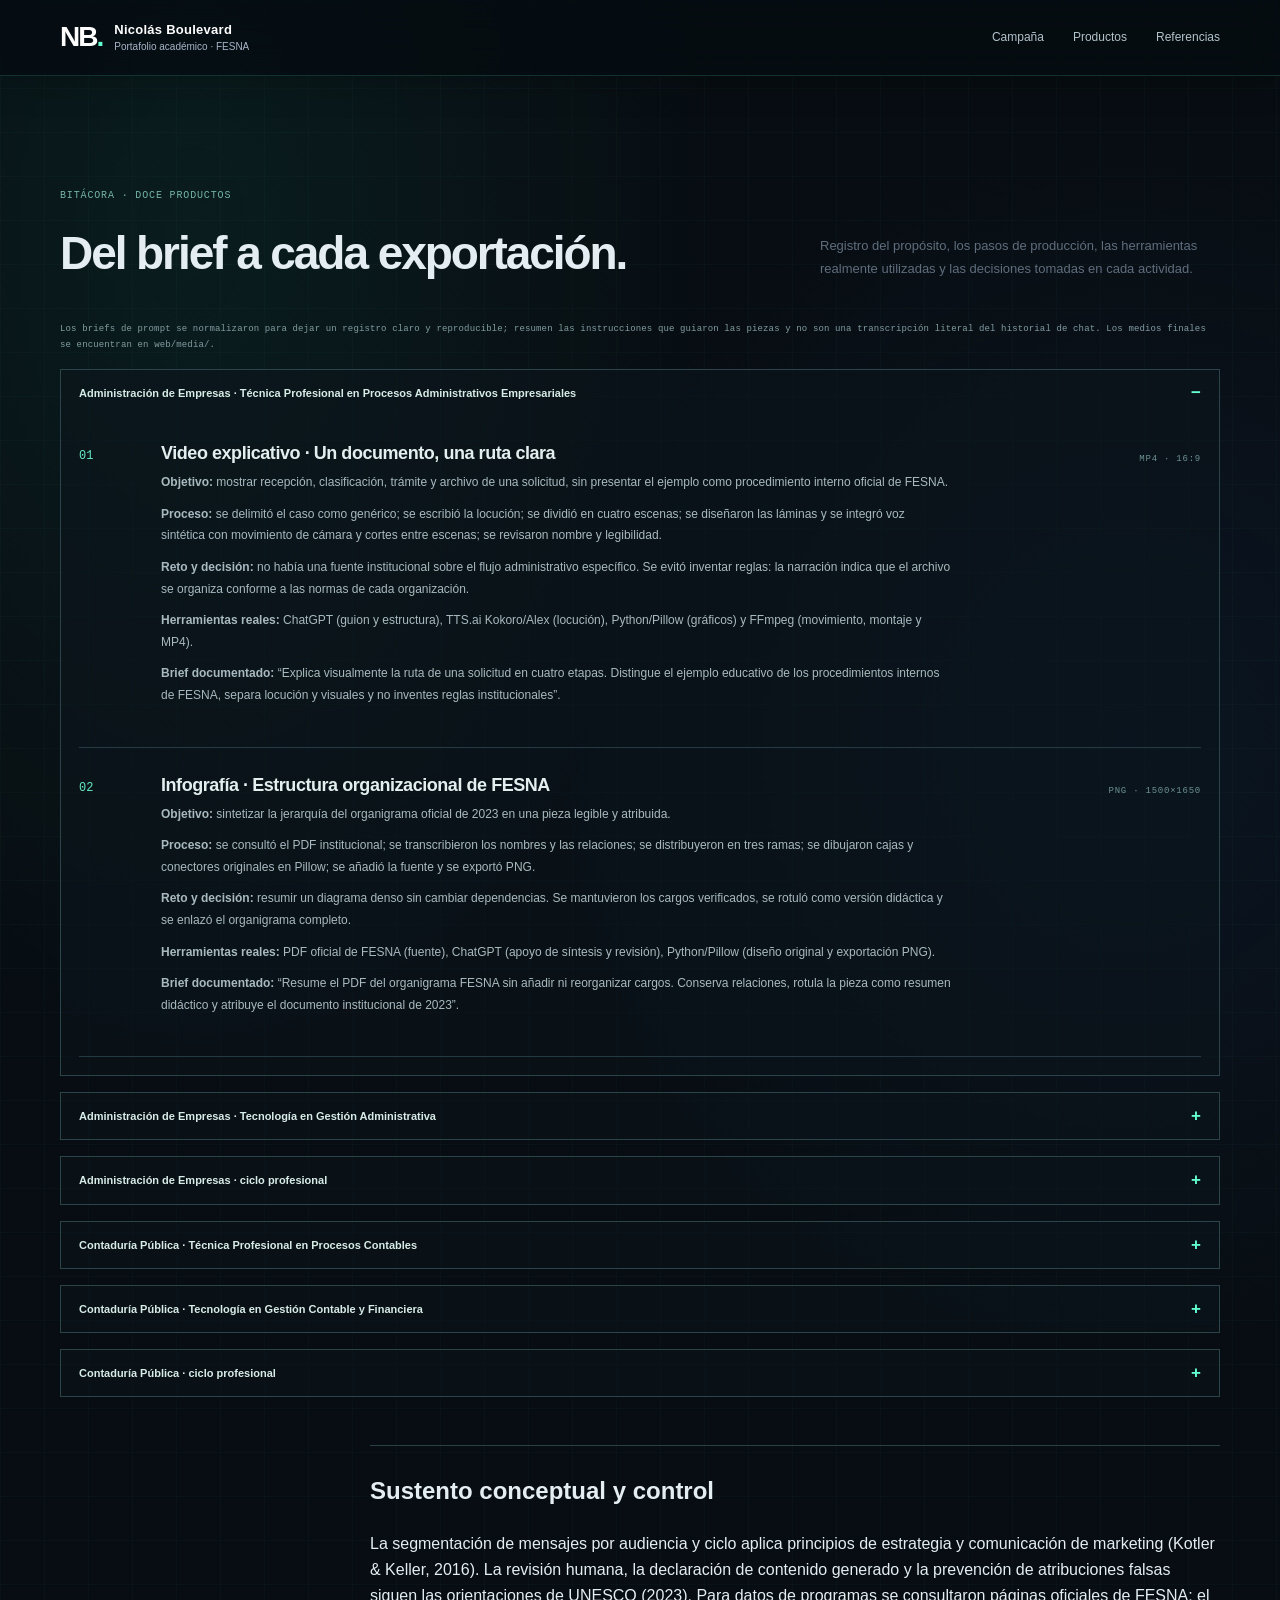
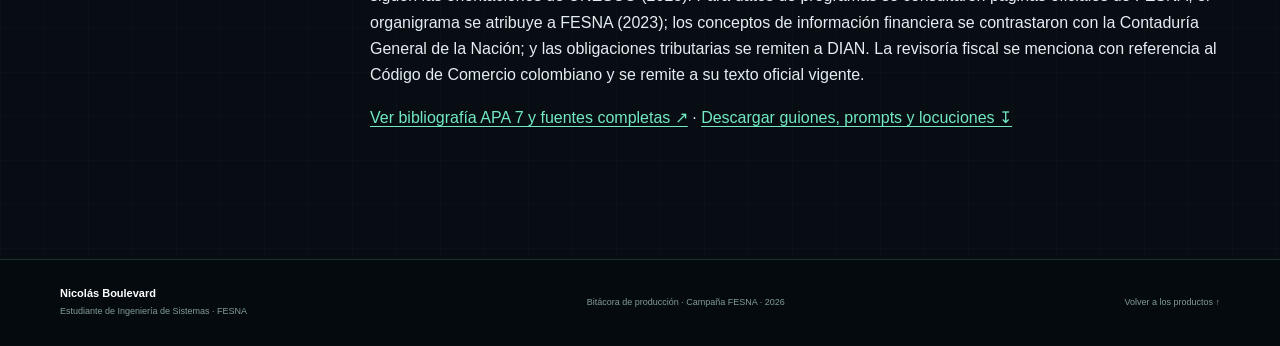
==== web/entregables/bitacora-produccion.html @ 59fc0b77 "feat: document production and refine final media" ====
<!doctype html>
<html lang="es">
<head>
  <meta charset="utf-8">
  <meta name="viewport" content="width=device-width, initial-scale=1">
  <meta name="theme-color" content="#101b31">
  <meta name="description" content="Proceso, herramientas, decisiones y prompts de los doce productos de la campaña académica FESNA.">
  <title>Bitácora de producción — Portafolio FESNA</title>
  <link rel="stylesheet" href="../styles.css">
  <script src="../app.js" defer></script>
</head>
<body>
  <a class="skip-link" href="#contenido">Saltar al contenido</a>
  <header class="site-header">
    <a class="brand" href="../index.html#inicio" aria-label="Nicolás Boulevard, inicio">
      <span class="brand-mark" aria-hidden="true">NB<span>.</span></span>
      <span class="brand-copy"><strong>Nicolás Boulevard</strong><small>Portafolio académico · FESNA</small></span>
    </a>
    <button class="menu-toggle" type="button" aria-expanded="false" aria-controls="main-nav">Menú <span aria-hidden="true">☰</span></button>
    <nav id="main-nav" class="main-nav" aria-label="Navegación principal">
      <a href="../index.html#propuesta">Campaña</a>
      <a href="../index.html#productos">Productos</a>
      <a href="../index.html#referencias">Referencias</a>
    </nav>
  </header>

  <main id="contenido">
    <section class="section-wrap section-pad" aria-labelledby="log-title">
      <div class="section-kicker">BITÁCORA · DOCE PRODUCTOS</div>
      <div class="section-heading">
        <div><h1 class="production-log-title" id="log-title">Del brief a cada exportación.</h1></div>
        <p>Registro del propósito, los pasos de producción, las herramientas realmente utilizadas y las decisiones tomadas en cada actividad.</p>
      </div>
      <p class="source-note">Los briefs de prompt se normalizaron para dejar un registro claro y reproducible; resumen las instrucciones que guiaron las piezas y no son una transcripción literal del historial de chat. Los medios finales se encuentran en <code>web/media/</code>.</p>

      <details class="prompt-details" open>
        <summary>Administración de Empresas · Técnica Profesional en Procesos Administrativos Empresariales</summary>
        <div class="prompt-content">
          <article class="process-item"><span class="process-no">01</span><div>
            <h3>Video explicativo · Un documento, una ruta clara</h3>
            <p><strong>Objetivo:</strong> mostrar recepción, clasificación, trámite y archivo de una solicitud, sin presentar el ejemplo como procedimiento interno oficial de FESNA.</p>
            <p><strong>Proceso:</strong> se delimitó el caso como genérico; se escribió la locución; se dividió en cuatro escenas; se diseñaron las láminas y se integró voz sintética con movimiento de cámara y cortes entre escenas; se revisaron nombre y legibilidad.</p>
            <p><strong>Reto y decisión:</strong> no había una fuente institucional sobre el flujo administrativo específico. Se evitó inventar reglas: la narración indica que el archivo se organiza conforme a las normas de cada organización.</p>
            <p><strong>Herramientas reales:</strong> ChatGPT (guion y estructura), TTS.ai Kokoro/Alex (locución), Python/Pillow (gráficos) y FFmpeg (movimiento, montaje y MP4).</p>
            <p><strong>Brief documentado:</strong> “Explica visualmente la ruta de una solicitud en cuatro etapas. Distingue el ejemplo educativo de los procedimientos internos de FESNA, separa locución y visuales y no inventes reglas institucionales”.</p>
          </div><span class="process-type">MP4 · 16:9</span></article>
          <article class="process-item"><span class="process-no">02</span><div>
            <h3>Infografía · Estructura organizacional de FESNA</h3>
            <p><strong>Objetivo:</strong> sintetizar la jerarquía del organigrama oficial de 2023 en una pieza legible y atribuida.</p>
            <p><strong>Proceso:</strong> se consultó el PDF institucional; se transcribieron los nombres y las relaciones; se distribuyeron en tres ramas; se dibujaron cajas y conectores originales en Pillow; se añadió la fuente y se exportó PNG.</p>
            <p><strong>Reto y decisión:</strong> resumir un diagrama denso sin cambiar dependencias. Se mantuvieron los cargos verificados, se rotuló como versión didáctica y se enlazó el organigrama completo.</p>
            <p><strong>Herramientas reales:</strong> PDF oficial de FESNA (fuente), ChatGPT (apoyo de síntesis y revisión), Python/Pillow (diseño original y exportación PNG).</p>
            <p><strong>Brief documentado:</strong> “Resume el PDF del organigrama FESNA sin añadir ni reorganizar cargos. Conserva relaciones, rotula la pieza como resumen didáctico y atribuye el documento institucional de 2023”.</p>
          </div><span class="process-type">PNG · 1500×1650</span></article>
        </div>
      </details>

      <details class="prompt-details">
        <summary>Administración de Empresas · Tecnología en Gestión Administrativa</summary>
        <div class="prompt-content">
          <article class="process-item"><span class="process-no">03</span><div>
            <h3>Reel promocional · Supervisión, talento humano y logística</h3>
            <p><strong>Objetivo:</strong> conectar tres funciones de gestión y presentar el nombre y los SNIES del programa en formato vertical.</p>
            <p><strong>Proceso:</strong> se organizó el mensaje en cuatro escenas; se produjo una locución breve; se compusieron escenas gráficas verticales; se sincronizó la voz y se comprobó la lectura de los códigos SNIES en el cierre.</p>
            <p><strong>Reto y decisión:</strong> el reel debía ser dinámico sin atribuir al programa resultados o beneficios no confirmados. Se usaron rótulos temáticos, movimiento de cámara y datos oficiales, sin promesas publicitarias.</p>
            <p><strong>Herramientas reales:</strong> ChatGPT (guion), TTS.ai Kokoro/Alex (voz), Python/Pillow (diseño 9:16) y FFmpeg (montaje MP4).</p>
            <p><strong>Brief documentado:</strong> “Crea un reel vertical en cuatro escenas sobre supervisión, talento humano y logística. Cierra con el nombre oficial de Tecnología en Gestión Administrativa y SNIES 111385 presencial / 111386 virtual; no inventes beneficios”.</p>
          </div><span class="process-type">MP4 · 9:16</span></article>
          <article class="process-item"><span class="process-no">04</span><div>
            <h3>Spot publicitario · Gestión Administrativa</h3>
            <p><strong>Objetivo:</strong> producir una cuña de voz clara que invite a consultar el programa y sus códigos SNIES.</p>
            <p><strong>Proceso:</strong> se ajustó el texto para locución breve; se verificó la pronunciación del nombre institucional; se sintetizó la voz y se exportó a MP3.</p>
            <p><strong>Reto y decisión:</strong> comunicar sin afirmar condiciones de admisión, empleo o beneficios. El texto limita la invitación a consultar la información oficial.</p>
            <p><strong>Herramientas reales:</strong> ChatGPT (redacción), TTS.ai Kokoro/Alex (síntesis de voz) y FFmpeg (exportación MP3).</p>
            <p><strong>Brief documentado:</strong> “Redacta y locuta un spot breve para Tecnología en Gestión Administrativa. Conserva el nombre oficial y ambos SNIES; no prometas resultados y termina invitando a consultar FESNA”.</p>
          </div><span class="process-type">MP3</span></article>
        </div>
      </details>

      <details class="prompt-details">
        <summary>Administración de Empresas · ciclo profesional</summary>
        <div class="prompt-content">
          <article class="process-item"><span class="process-no">05</span><div>
            <h3>Video institucional · De una idea a un plan</h3>
            <p><strong>Objetivo:</strong> comunicar visión estratégica, liderazgo y responsabilidad social alrededor de la planeación empresarial.</p>
            <p><strong>Proceso:</strong> se redactó locución con información institucional disponible; se creó un storyboard de cuatro escenas; se diseñaron láminas originales, se sintetizó la voz y se montó el video panorámico con movimiento de cámara.</p>
            <p><strong>Reto y decisión:</strong> evitar presentar una promesa o cifra como resultado de FESNA. Se habló de temas académicos y se reservaron los códigos oficiales para el cierre.</p>
            <p><strong>Herramientas reales:</strong> ChatGPT (guion), TTS.ai Kokoro/Alex (locución), Python/Pillow (gráficos) y FFmpeg (montaje y MP4).</p>
            <p><strong>Brief documentado:</strong> “Presenta Administración de Empresas en cuatro escenas: idea, planeación, liderazgo responsable y cierre institucional. Usa únicamente los SNIES confirmados y no atribuyas beneficios sin fuente”.</p>
          </div><span class="process-type">MP4 · 16:9</span></article>
          <article class="process-item"><span class="process-no">06</span><div>
            <h3>Motion graphics · Idea, análisis, plan y seguimiento</h3>
            <p><strong>Objetivo:</strong> visualizar gráficamente una secuencia de planeación y seguimiento empresarial, con ejemplos identificados como educativos.</p>
            <p><strong>Proceso:</strong> se dividió la secuencia en cuatro etapas; se generaron gráficos vectoriales originales; se animó cada escena con movimiento de cámara y cortes; se cerró con el nombre del programa.</p>
            <p><strong>Reto y decisión:</strong> no se contaba con estadísticas institucionales para animar. Se excluyeron cifras reales y se usaron conceptos cualitativos; el movimiento se creó localmente en FFmpeg, no con un servicio externo de video.</p>
            <p><strong>Herramientas reales:</strong> ChatGPT (guion y storyboard), Python/Pillow (gráficos), FFmpeg (animación, montaje y MP4).</p>
            <p><strong>Brief documentado:</strong> “Anima una secuencia visual de cuatro etapas —necesidad, análisis, plan y seguimiento—. Usa gráficos originales, no presentes datos ilustrativos como cifras de FESNA y termina con el nombre oficial del programa”.</p>
          </div><span class="process-type">MP4 · 16:9</span></article>
        </div>
      </details>

      <details class="prompt-details">
        <summary>Contaduría Pública · Técnica Profesional en Procesos Contables</summary>
        <div class="prompt-content">
          <article class="process-item"><span class="process-no">07</span><div>
            <h3>Serie de reels · Cuatro tips contables</h3>
            <p><strong>Objetivo:</strong> explicar nociones introductorias de asientos, caja menor, archivo tributario y nómina en cuatro cápsulas verticales consecutivas.</p>
            <p><strong>Proceso:</strong> se seleccionó un consejo por tema; se escribió la voz; se compusieron cuatro escenas; se sincronizó la locución; se exportó una compilación MP4 vertical y se revisaron los conceptos.</p>
            <p><strong>Reto y decisión:</strong> los plazos y cálculos dependen de reglas vigentes. La locución evita tasas y fechas no verificadas e invita a consultar la normativa aplicable.</p>
            <p><strong>Herramientas reales:</strong> ChatGPT (guiones), TTS.ai Kokoro/Alex (voz), Python/Pillow (láminas 9:16) y FFmpeg (montaje MP4).</p>
            <p><strong>Brief documentado:</strong> “Crea cuatro cápsulas verticales, una por tema: asientos, caja menor, archivo tributario y nómina. Da un consejo educativo por cápsula, sin inventar tasas ni fechas y recomienda verificar la norma vigente”.</p>
          </div><span class="process-type">MP4 · 9:16 · 4 cápsulas</span></article>
          <article class="process-item"><span class="process-no">08</span><div>
            <h3>Cuña radial · Procesos Contables</h3>
            <p><strong>Objetivo:</strong> invitar a conocer el programa con una locución breve y datos oficiales.</p>
            <p><strong>Proceso:</strong> se preparó una frase introductoria y una llamada a la acción; se confirmó nombre y SNIES; se sintetizó la voz y se exportó a MP3.</p>
            <p><strong>Reto y decisión:</strong> evitar una promesa laboral o el consejo tributario como publicidad. La cuña es una invitación informativa y no incluye beneficios no verificados.</p>
            <p><strong>Herramientas reales:</strong> ChatGPT (texto), TTS.ai Kokoro/Alex (voz) y FFmpeg (exportación MP3).</p>
            <p><strong>Brief documentado:</strong> “Produce una cuña clara para Técnica Profesional en Procesos Contables; menciona los SNIES 111389 y 111390 y recomienda consultar la información oficial, sin prometer empleo o resultados”.</p>
          </div><span class="process-type">MP3</span></article>
        </div>
      </details>

      <details class="prompt-details">
        <summary>Contaduría Pública · Tecnología en Gestión Contable y Financiera</summary>
        <div class="prompt-content">
          <article class="process-item"><span class="process-no">09</span><div>
            <h3>Podcast · Conoce FESNA</h3>
            <p><strong>Objetivo:</strong> exponer estados financieros, presupuesto, liquidez y consulta de obligaciones tributarias con lenguaje educativo.</p>
            <p><strong>Proceso:</strong> se organizaron los conceptos en una narración; se evitaron datos empresariales reales; se sintetizaron segmentos de voz y se unieron en un MP3 con FFmpeg.</p>
            <p><strong>Reto y decisión:</strong> mantener conceptos contables comprensibles sin dar asesoría ni afirmar reglas tributarias desactualizadas. La narración pide consultar fuentes oficiales y el calendario DIAN vigente.</p>
            <p><strong>Herramientas reales:</strong> ChatGPT (escaleta y revisión), TTS.ai Kokoro/Alex (segmentos de voz) y FFmpeg (unión y MP3). Fuentes: Contaduría General de la Nación y DIAN.</p>
            <p><strong>Brief documentado:</strong> “Explica cómo leer estados financieros, organizar un presupuesto e interpretar la razón corriente con contexto. Aclara que el ejemplo no usa datos FESNA y remite a DIAN para las obligaciones vigentes”.</p>
          </div><span class="process-type">MP3</span></article>
          <article class="process-item"><span class="process-no">10</span><div>
            <h3>Animación 2D · Razón corriente</h3>
            <p><strong>Objetivo:</strong> mostrar de forma visual la fórmula activo corriente ÷ pasivo corriente y advertir que no se interpreta de manera aislada.</p>
            <p><strong>Proceso:</strong> se guionizaron cuatro escenas; se compusieron bloques y fórmula; se sintetizó la voz; se añadió movimiento de cámara a las escenas y se exportó MP4 panorámico.</p>
            <p><strong>Reto y decisión:</strong> no había cifras de una empresa suministradas y un indicador aislado no basta. Se usó una explicación sin cifras reales, se añadió voz aclaratoria y se citó material conceptual de la CGN.</p>
            <p><strong>Herramientas reales:</strong> ChatGPT (guion), TTS.ai Kokoro/Alex (narración), Python/Pillow (elementos gráficos) y FFmpeg (animación y montaje MP4).</p>
            <p><strong>Brief documentado:</strong> “Explica en cuatro escenas la razón corriente, define sus dos componentes y recuerda que el indicador requiere contexto. No uses cifras de FESNA ni presentes el clip como asesoría financiera”.</p>
          </div><span class="process-type">MP4 · 16:9</span></article>
        </div>
      </details>

      <details class="prompt-details">
        <summary>Contaduría Pública · ciclo profesional</summary>
        <div class="prompt-content">
          <article class="process-item"><span class="process-no">11</span><div>
            <h3>Testimonio demostrativo · Valeria, personaje ficticio</h3>
            <p><strong>Objetivo:</strong> ilustrar ética, independencia y cuidado de la evidencia sin atribuir declaraciones a un egresado real.</p>
            <p><strong>Proceso:</strong> se creó un personaje gráfico original; se redactó una declaración explícita de ficción; se sintetizó una voz genérica; se integraron cuatro escenas verticales y se exportó MP4.</p>
            <p><strong>Reto y decisión:</strong> la consigna propone perspectiva de egresados o expertos, pero no se tenía autorización de una persona real. Se eligió la alternativa segura indicada en la misma guía: personaje ficticio, claramente identificado y sin experiencia atribuida.</p>
            <p><strong>Herramientas reales:</strong> ChatGPT (guion y código gráfico), Python/Pillow (avatar vectorial original), TTS.ai Kokoro/Alex (voz sintética) y FFmpeg (montaje MP4). No se usaron HeyGen ni voces o rostros de terceros.</p>
            <p><strong>Brief documentado:</strong> “Crea un testimonio académico con una persona completamente ficticia. Identifica en pantalla que no es egresada ni experta real; aborda ética y evidencia sin inventar experiencia ni clonar voz o rostro”.</p>
          </div><span class="process-type">MP4 · 9:16</span></article>
          <article class="process-item"><span class="process-no">12</span><div>
            <h3>Podcast institucional · Contaduría Pública</h3>
            <p><strong>Objetivo:</strong> tratar NIIF/NIC, auditoría, revisoría fiscal, ética y análisis macrofinanciero desde una dramatización educativa con una experta virtual ficticia.</p>
            <p><strong>Proceso:</strong> se amplió el guion a esos cinco temas; se consultó el <a href="https://www.funcionpublica.gov.co/eva/gestornormativo/norma.php?i=41102" target="_blank" rel="noopener noreferrer">artículo 207 del Código de Comercio</a>; se generaron tres segmentos de voz con el aviso de ficción y se unieron en un MP3.</p>
            <p><strong>Reto y decisión:</strong> cubrir los temas de la guía sin atribuir experiencia o conceptos a personas reales ni dar asesoría. El guion relaciona inflación, tasas y presupuestos de forma conceptual y remite a las fuentes oficiales para la norma aplicable.</p>
            <p><strong>Herramientas reales:</strong> ChatGPT (escaleta y texto), TTS.ai Kokoro/Alex (voz sintética) y FFmpeg (unión MP3).</p>
            <p><strong>Brief documentado:</strong> “Escribe un podcast educativo sobre ética, auditoría, revisoría fiscal, NIIF/NIC y análisis macrofinanciero. Explica inflación y tasas sin predecir resultados; cita el marco vigente; usa una experta invitada ficticia y no inventes declaraciones de FESNA”.</p>
          </div><span class="process-type">MP3</span></article>
        </div>
      </details>

      <section class="apa-references" aria-labelledby="theory-title">
        <h2 id="theory-title">Sustento conceptual y control</h2>
        <p>La segmentación de mensajes por audiencia y ciclo aplica principios de estrategia y comunicación de marketing (Kotler &amp; Keller, 2016). La revisión humana, la declaración de contenido generado y la prevención de atribuciones falsas siguen las orientaciones de UNESCO (2023). Para datos de programas se consultaron páginas oficiales de FESNA; el organigrama se atribuye a FESNA (2023); los conceptos de información financiera se contrastaron con la Contaduría General de la Nación; y las obligaciones tributarias se remiten a DIAN. La revisoría fiscal se menciona con referencia al Código de Comercio colombiano y se remite a su texto oficial vigente.</p>
        <p><a href="../index.html#referencias">Ver bibliografía APA 7 y fuentes completas ↗</a> · <a href="./guiones-prototipo.md" download>Descargar guiones, prompts y locuciones ↧</a></p>
      </section>
    </section>
  </main>
  <footer class="site-footer">
    <div><strong>Nicolás Boulevard</strong><span>Estudiante de Ingeniería de Sistemas · FESNA</span></div>
    <p>Bitácora de producción · Campaña FESNA · 2026</p>
    <a href="../index.html#productos">Volver a los productos ↑</a>
  </footer>
</body>
</html>
---- web/styles.css ----
/* Responsive visual system for the FESNA portfolio. */
:root{--ink:#101b31;--ink-soft:#314057;--muted:#67758a;--paper:#f6f7f8;--white:#fff;--line:#dce1e7;--blue:#2673e8;--cyan:#55d6c6;--green:#9be9b1;--violet:#ab9cff;--red:#c63b3b;--mono:'DM Mono',monospace;--sans:'DM Sans',Arial,sans-serif;--display:'Manrope',Arial,sans-serif;--wrap:1160px}
*{box-sizing:border-box}html{scroll-behavior:smooth;scroll-padding-top:84px}body{margin:0;background:var(--paper);color:var(--ink);font-family:var(--sans);font-size:16px;line-height:1.65;-webkit-font-smoothing:antialiased}a{color:inherit}button,input{font:inherit}.section-wrap{width:min(var(--wrap),calc(100% - 64px));margin-inline:auto}.section-pad{padding-block:112px}.skip-link{position:absolute;top:-60px;left:16px;padding:10px 16px;background:#fff;color:var(--ink);z-index:20}.skip-link:focus{top:12px}.visually-hidden{position:absolute;width:1px;height:1px;padding:0;margin:-1px;overflow:hidden;clip:rect(0,0,0,0);white-space:nowrap;border:0}
.site-header{height:76px;position:sticky;top:0;z-index:10;display:flex;align-items:center;justify-content:space-between;padding:0 max(32px,calc((100% - var(--wrap))/2));background:rgba(16,27,49,.96);color:#fff;border-bottom:1px solid rgba(255,255,255,.11);backdrop-filter:blur(16px)}.brand{display:flex;gap:12px;align-items:center;text-decoration:none}.brand-mark,.final-mark{font-family:var(--display);font-size:28px;letter-spacing:-2px;font-weight:800;color:#fff}.brand-mark span,.final-mark span{color:var(--cyan)}.brand-copy{display:grid;line-height:1.2}.brand-copy strong{font-size:13px;letter-spacing:.02em}.brand-copy small{font-size:10px;color:#a8b5c9;margin-top:4px}.main-nav{display:flex;gap:29px;align-items:center}.main-nav a{font-size:12px;color:#c1cbda;text-decoration:none;transition:color .2s}.main-nav a:hover,.main-nav a:focus-visible{color:var(--cyan)}.menu-toggle{display:none;background:none;border:0;color:#fff;font-size:13px}
.hero{position:relative;min-height:640px;padding-top:107px;padding-bottom:86px;display:grid;grid-template-columns:1.04fr .96fr;align-items:center;gap:50px;color:#fff}.hero:before{content:"";position:absolute;z-index:-1;left:50%;top:0;bottom:0;width:100vw;transform:translateX(-50%);background:radial-gradient(ellipse at 78% 50%,#1c3650 0,#101b31 44%,#101b31 100%)}.eyebrow,.section-kicker,.mini-label,.storyboard-top,.program-area,.process-type,.window-foot,.results-count,.source-note,.hero-bottom,.storyboard-note{font-family:var(--mono);font-size:10px;letter-spacing:.085em}.eyebrow{color:#b7c4d6;display:flex;gap:11px;align-items:center;margin:0 0 25px}.eyebrow-line{width:25px;height:1px;background:var(--cyan)}h1,h2,h3,p{margin-top:0}.hero h1{font-family:var(--display);font-size:clamp(44px,5vw,66px);line-height:1.09;letter-spacing:-.052em;margin:0 0 24px;font-weight:700}.hero h1 span{color:var(--cyan)}.hero-lede{max-width:525px;color:#bdc8d8;font-size:16px;line-height:1.85;margin-bottom:32px}.hero-actions{display:flex;gap:13px;align-items:center;flex-wrap:wrap}.button{display:inline-flex;align-items:center;gap:16px;min-height:48px;padding:0 18px;text-decoration:none;font-size:12px;font-weight:700;transition:transform .2s,background .2s}.button:hover{transform:translateY(-2px)}.button-primary{background:var(--cyan);color:#102338}.button-primary:hover{background:#78e8db}.button-quiet{color:#d3deeb;border:1px solid #42536a}.hero-meta{display:flex;align-items:center;gap:9px;color:#8999b0;font-size:11px;margin-top:36px}.status-dot{width:7px;height:7px;background:#63d6a8;border-radius:50%;box-shadow:0 0 0 4px rgba(99,214,168,.14)}
.hero-art{min-height:370px;position:relative;display:grid;place-items:center}.art-orbit{position:absolute;border:1px solid rgba(111,167,203,.19);border-radius:50%;transform:rotate(-24deg)}.orbit-one{width:460px;height:230px}.orbit-two{width:390px;height:315px;transform:rotate(28deg)}.art-window{position:relative;z-index:1;width:min(405px,100%);background:#192a40;border:1px solid #3d5066;box-shadow:0 25px 80px rgba(0,0,0,.26);transform:rotate(-2deg)}.window-bar{height:35px;display:flex;gap:5px;align-items:center;padding:0 12px;border-bottom:1px solid #34475c}.window-bar>span{width:6px;height:6px;border-radius:50%;background:#71849b}.window-bar>span:first-child{background:#ef7771}.window-bar>span:nth-child(2){background:#eabf62}.window-bar>span:nth-child(3){background:#70c69b}.window-bar i{margin-left:auto;color:#8292a8;font:9px var(--mono);font-style:normal}.window-content{min-height:223px;padding:30px 24px;display:flex;align-items:center;justify-content:space-between}.code-lines{color:#d0d9e5;font:12px/2 var(--mono);white-space:nowrap}.code-lines b{font-weight:400;color:#61758d;margin-right:14px}.code-lines code{color:var(--cyan)}.code-lines em{font-style:normal;color:#f5bd73;margin-left:7px}.node-map{position:relative;width:160px;height:160px}.node{position:absolute;z-index:2;display:grid;place-items:center;width:43px;height:43px;border-radius:13px;background:#233a53;border:1px solid #526a82;color:#fff;font:12px var(--mono);box-shadow:0 9px 25px #111d2b}.node-a{left:13px;top:8px;color:var(--cyan)}.node-b{right:5px;top:44px;color:#ffd080}.node-c{left:48px;bottom:7px;color:#bcaeff}.node-d{left:2px;bottom:44px;color:#91e5a7}.link{position:absolute;height:1px;background:#66869e;transform-origin:left}.link-a{width:83px;left:48px;top:37px;transform:rotate(25deg)}.link-b{width:69px;left:35px;top:54px;transform:rotate(65deg)}.link-c{width:88px;left:42px;top:117px;transform:rotate(-47deg)}.window-foot{display:flex;justify-content:space-between;padding:12px 16px;color:#8292a8;border-top:1px solid #34475c;font-size:8px}.art-caption{position:absolute;z-index:2;bottom:14px;right:0;display:flex;gap:10px;align-items:center;padding:11px 14px;background:#24374e;border:1px solid #40566d;box-shadow:0 12px 30px #101b31}.caption-star{font-size:24px;color:var(--cyan)}.art-caption span:last-child{display:grid}.art-caption strong{font-size:10px}.art-caption small{font-size:9px;color:#a9b8c9;margin-top:2px}.hero-bottom{position:absolute;bottom:28px;left:0;right:0;display:flex;justify-content:space-between;color:#8292a8;font-size:9px}
.section-kicker{color:#6d8198;margin-bottom:21px}.intro-grid{display:grid;grid-template-columns:1fr 1fr;gap:70px}.intro h2,.section-heading h2,.process-heading h2,.responsibility-grid h2,.references-wrap h2{font:700 clamp(32px,4vw,46px)/1.2 var(--display);letter-spacing:-.045em;margin:0}.intro h2 span,.section-heading h2 span,.responsibility-grid h2 span{color:#73859c}.intro-text{max-width:500px}.intro-text p{font-size:15px;color:#526176;line-height:1.9;margin-bottom:14px}.intro-text strong{color:var(--ink)}.profile-tags{display:flex;gap:8px;flex-wrap:wrap;margin-top:24px}.profile-tags span{padding:7px 11px;border:1px solid #d7dde5;color:#53657b;font-size:10px}
.campaign-section{background:#e9edf0}.section-heading{display:flex;justify-content:space-between;align-items:end;gap:50px;margin-bottom:40px}.section-heading>p{width:min(400px,42%);margin:0;color:#5f6d7d;font-size:13px;line-height:1.8}.section-heading h2{font-size:42px}.campaign-card{display:grid;grid-template-columns:.9fr 1.1fr;background:#112039;color:#fff;min-height:450px}.campaign-main{padding:54px 50px;display:flex;flex-direction:column;align-items:flex-start}.mini-label{font-size:9px;color:#8da2bb}.campaign-main h3{font:700 clamp(32px,4vw,47px)/1.13 var(--display);letter-spacing:-.05em;margin:40px 0 17px}.campaign-main h3 span{color:var(--cyan)}.campaign-main p{max-width:375px;color:#aebdd0;font-size:12px;line-height:1.8;margin-bottom:26px}.text-link{margin-top:auto;color:var(--cyan);font-size:11px;text-decoration:none;border-bottom:1px solid #438f95;padding-bottom:5px}.text-link span{padding-left:8px}.storyboard{background:#182b44;padding:27px;display:flex;flex-direction:column;gap:12px}.storyboard-top{display:flex;justify-content:space-between;color:#879db5;font-size:9px;margin-bottom:5px}.story-frame{display:grid;grid-template-columns:56px 100px 1fr;align-items:center;gap:17px;min-height:87px;padding:10px 15px;background:#20364e;border:1px solid #304a63}.frame-number{font:11px var(--mono);color:#7b93ad}.frame-visual{width:68px;height:58px;position:relative;display:grid;place-items:center;background:linear-gradient(135deg,#234d65,#182b44);overflow:hidden}.spark{position:absolute;color:var(--cyan);font-size:23px;top:2px;left:10px}.question-mark{font:700 38px var(--display);color:#fff}.frame-grid{background-image:linear-gradient(rgba(85,214,198,.14) 1px,transparent 1px),linear-gradient(90deg,rgba(85,214,198,.14) 1px,transparent 1px);background-size:13px 13px}.frame-grid span{color:var(--cyan);font:16px var(--mono)}.fesna-type{font:800 18px var(--display);letter-spacing:-1px}.fesna-type span{color:var(--cyan)}.frame-copy b{font:9px var(--mono);color:var(--cyan)}.frame-copy p{font-size:10px;line-height:1.5;color:#d6deea;margin:3px 0 0}.storyboard-note{color:#8095ad;font-size:8px;letter-spacing:.02em;padding-top:4px}.disclaimer{margin-top:18px;display:flex;gap:12px;padding:15px 18px;border:1px solid #d0d9e0;background:rgba(255,255,255,.5);color:#56657a}.disclaimer>span{font-size:17px;color:#316d8e}.disclaimer p{margin:0;font-size:11px;line-height:1.7}.disclaimer strong{color:#283b52}
.process-heading{align-items:start;margin-bottom:37px}.process-heading>p{padding-top:8px}.process-list{border-top:1px solid var(--line)}.process-item{display:grid;grid-template-columns:58px 1fr 100px;gap:24px;padding:27px 0 30px;border-bottom:1px solid var(--line)}.process-no{font:12px var(--mono);color:#4b82bc;padding-top:6px}.process-item h3{font:700 18px var(--display);letter-spacing:-.025em;margin:0 0 8px}.process-item p{max-width:790px;font-size:12px;line-height:1.8;color:#59677b;margin:0 0 11px}.process-outcome{font:10px/1.9 var(--mono);color:#526984}.process-type{text-align:right;color:#8192a5;font-size:9px;padding-top:8px}.tools-row{margin-top:54px;padding:29px;background:#e9edf0;display:grid;grid-template-columns:.72fr 1.28fr;gap:30px;align-items:center}.tools-row .section-kicker{margin-bottom:10px}.tools-row h3{font:700 23px/1.3 var(--display);letter-spacing:-.035em;margin:0}.tool-chips{display:grid;grid-template-columns:repeat(3,1fr);gap:8px}.tool-chips span{padding:12px;background:#f8f9fa;border:1px solid #dde3e8;display:grid}.tool-chips b{font-size:11px}.tool-chips small{font-size:9px;color:#69788a;margin-top:4px;line-height:1.4}.prompt-details{margin-top:16px;border:1px solid var(--line)}.prompt-details summary{list-style:none;padding:14px 18px;font-size:11px;font-weight:700;cursor:pointer}.prompt-details summary::-webkit-details-marker{display:none}.prompt-details summary:after{content:'+';float:right;color:#398582;font-size:17px;line-height:1}.prompt-details[open] summary:after{content:'−'}.prompt-content{padding:0 18px 18px;color:#56657a;font-size:11px;line-height:1.8}.prompt-content p{margin:0 0 10px}.prompt-content blockquote{margin:10px 0;padding:13px 16px;background:#f0f3f5;border-left:2px solid var(--blue);color:#31445c;font-size:11px}.prompt-content .small-note{font-size:10px;color:#758397;margin:0}
.programs-section{background:#101b31;color:#fff}.programs-section .section-kicker{color:#8fa3bb}.programs-section .section-heading{align-items:end}.programs-section .section-heading h2 span{color:#93a9c1}.programs-section .section-heading>p{color:#a8b7c8}.program-controls{display:flex;justify-content:space-between;gap:22px;align-items:center;margin:35px 0 12px}.search-box{height:42px;width:min(310px,100%);display:flex;align-items:center;gap:10px;padding:0 13px;border:1px solid #43546b;background:#17263e;color:#9aacc1}.search-box>span{font-size:23px;line-height:1}.search-box input{min-width:0;width:100%;color:#fff;border:0;outline:0;background:transparent;font-size:11px}.search-box input::placeholder{color:#92a1b4}.search-box:focus-within{border-color:var(--cyan);box-shadow:0 0 0 2px rgba(85,214,198,.16)}.filter-group{display:flex;flex-wrap:wrap;gap:6px}.filter-button{background:transparent;border:1px solid #43546b;color:#bec9d7;padding:9px 12px;font-size:10px;cursor:pointer;transition:.2s}.filter-button:hover,.filter-button.is-active{color:#102338;background:var(--cyan);border-color:var(--cyan)}.filter-button:focus-visible{outline:2px solid #fff;outline-offset:2px}.results-count{color:#8293a8;margin:12px 0;font-size:9px}.program-grid{display:grid;grid-template-columns:repeat(3,1fr);gap:10px}.program-card{min-height:160px;padding:20px 18px;background:#192941;border:1px solid #2d405a;display:flex;flex-direction:column;transition:border-color .2s,transform .2s}.program-card:hover{border-color:#6e9bb5;transform:translateY(-2px)}.program-card[hidden]{display:none}.program-featured{background:#1a3044;border-color:#33546a}.current-program{background:#1c344b;border-color:#57c5b7}.program-area{font-size:8px;color:#92a8bf}.program-area i{float:right;color:var(--cyan);font-style:normal}.program-card h3{font:600 14px/1.45 var(--display);margin:15px 0 18px}.snies{display:flex;gap:15px;margin-top:auto}.snies span{font-size:9px;color:#98a9bc}.snies b{color:#fff;font:11px var(--mono);padding-left:3px}.no-results{padding:25px 0;color:#b2c0d1;font-size:13px}.source-note{color:#8295aa;font-size:9px;line-height:1.8;letter-spacing:.015em;margin:18px 0 0}.source-note em{font-style:italic}
.responsibility-grid{display:grid;grid-template-columns:.8fr 1.2fr;gap:80px}.responsibility-grid>div:first-child>p,.references-wrap>div:first-child>p{color:#647387;font-size:13px;line-height:1.85;max-width:360px;margin-top:23px}.responsibility-cards{display:grid;grid-template-columns:1fr 1fr;gap:10px}.responsibility-cards article{min-height:180px;padding:22px;background:#fff;border:1px solid #e1e5e9}.responsibility-icon{color:#438a92;font-size:20px}.responsibility-cards h3{font:700 14px var(--display);margin:12px 0 7px}.responsibility-cards p{font-size:10px;line-height:1.75;color:#647387;margin:0}.responsibility-cards strong{color:#31445c}
.references-section{background:#e9edf0}.references-wrap{display:grid;grid-template-columns:.8fr 1.2fr;gap:80px}.references-wrap h2{font-size:39px}.references-wrap>div:first-child>p{max-width:400px}.references-list{border-top:1px solid #cbd4dc}.references-list article{display:grid;grid-template-columns:35px 1fr;gap:12px;padding:17px 0;border-bottom:1px solid #cbd4dc}.references-list article>span{font:10px var(--mono);color:#77899d;padding-top:3px}.references-list p{font-size:11px;line-height:1.8;color:#44546a;margin:0}.references-list em{font-style:italic}
.final-note{background:#2673e8;color:#fff;max-width:none;width:100%;padding:45px max(32px,calc((100% - var(--wrap))/2));display:grid;grid-template-columns:55px 1fr auto;gap:22px;align-items:center}.final-mark{font-size:26px}.final-note .section-kicker{color:#c2d9ff;font-size:9px;margin-bottom:8px}.final-note h2{font:700 21px var(--display);margin:0 0 7px}.final-note p{font-size:11px;line-height:1.75;color:#e1edff;max-width:760px;margin:0}.button-light{background:#fff;color:#183455;white-space:nowrap}.site-footer{background:#101b31;color:#fff;min-height:86px;padding:20px max(32px,calc((100% - var(--wrap))/2));display:flex;align-items:center;justify-content:space-between;gap:20px}.site-footer>div{display:grid}.site-footer strong{font-size:11px}.site-footer span,.site-footer p,.site-footer>a{font-size:9px;color:#91a1b6;margin:2px 0}.site-footer>a{text-decoration:none}.site-footer>a:hover{color:var(--cyan)}
@media(max-width:900px){.section-wrap{width:min(var(--wrap),calc(100% - 44px))}.site-header{padding-inline:22px}.hero{gap:20px;min-height:590px}.hero h1{font-size:52px}.hero-art{transform:scale(.9)}.intro-grid{gap:35px}.campaign-main{padding:40px 32px}.storyboard{padding:20px}.process-item{grid-template-columns:40px 1fr 80px;gap:15px}.tools-row{grid-template-columns:1fr;gap:20px}.responsibility-grid,.references-wrap{gap:40px}.program-grid{grid-template-columns:repeat(2,1fr)}}
@media(max-width:680px){html{scroll-padding-top:70px}.section-wrap{width:calc(100% - 40px)}.section-pad{padding-block:76px}.site-header{height:66px;padding-inline:20px}.menu-toggle{display:flex;gap:10px;align-items:center;cursor:pointer}.main-nav{display:none;position:absolute;top:65px;left:0;right:0;background:#101b31;padding:16px 20px 20px;border-top:1px solid #304159;flex-direction:column;align-items:stretch;gap:0}.main-nav.is-open{display:flex}.main-nav a{padding:12px 0;border-bottom:1px solid #26364c}.hero{display:block;padding-top:78px;padding-bottom:89px;min-height:0}.hero h1{font-size:clamp(41px,11vw,57px)}.hero-lede{font-size:14px}.hero-art{margin-top:43px;min-height:310px;transform:none}.art-window{width:min(390px,94%)}.window-content{min-height:190px;padding:20px 13px}.code-lines{font-size:10px}.code-lines b{margin-right:7px}.node-map{transform:scale(.82);transform-origin:center}.art-orbit{transform:scale(.8) rotate(-24deg)}.orbit-two{transform:scale(.8) rotate(28deg)}.art-caption{right:-2px;bottom:0}.hero-bottom{bottom:22px;font-size:7px;gap:16px}.intro-grid,.responsibility-grid,.references-wrap{grid-template-columns:1fr;gap:27px}.intro h2,.section-heading h2,.process-heading h2,.responsibility-grid h2,.references-wrap h2{font-size:35px}.section-heading{display:block;margin-bottom:28px}.section-heading>p{width:auto;margin-top:15px}.campaign-card{grid-template-columns:1fr}.campaign-main{min-height:380px;padding:35px 25px}.campaign-main h3{margin-top:32px}.storyboard{padding:17px 13px}.story-frame{grid-template-columns:24px 66px 1fr;gap:9px;padding:9px}.frame-visual{width:60px}.frame-copy p{font-size:9px}.storyboard-top{font-size:7px}.disclaimer{padding:13px}.process-item{grid-template-columns:29px 1fr;gap:10px;padding:22px 0}.process-type{display:none}.process-item h3{font-size:16px}.process-item p{font-size:11px}.process-outcome{font-size:9px}.tools-row{padding:22px 17px}.tool-chips{grid-template-columns:repeat(2,1fr)}.program-controls{align-items:stretch;flex-direction:column;margin-top:25px}.search-box{width:100%}.filter-group{gap:5px}.filter-button{padding:8px 9px;font-size:9px}.program-grid{grid-template-columns:1fr}.program-card{min-height:137px}.results-count{margin-top:16px}.responsibility-cards{grid-template-columns:1fr}.responsibility-cards article{min-height:0}.references-wrap{gap:25px}.references-wrap>div:first-child>p{margin-top:15px}.final-note{padding:32px 20px;grid-template-columns:40px 1fr;gap:13px}.final-note .button{grid-column:2;justify-self:start}.site-footer{padding:20px;flex-wrap:wrap;gap:7px 20px}.site-footer>div{width:100%}}
@media(prefers-reduced-motion:reduce){*,*::before,*::after{scroll-behavior:auto!important;transition:none!important;animation:none!important}}
 .activity-summary{display:grid;grid-template-columns:190px 1fr;gap:20px;padding:24px 26px;margin-top:14px;background:#fff;border:1px solid #dce2e7}.activity-label{font:9px var(--mono);letter-spacing:.08em;color:#507792}.activity-summary h3{font:700 16px var(--display);margin:0 0 6px}.activity-summary p{font-size:11px;line-height:1.8;color:#59697d;margin:0}.activity-summary strong{color:#293d55}
@media(max-width:680px){.activity-summary{grid-template-columns:1fr;gap:8px;padding:19px}}

/* Futuristic dark visual system */
:root{--ink:#e8f2f5;--ink-soft:#bdd0d4;--muted:#91a6af;--paper:#070d12;--white:#0d171e;--line:#21343b;--blue:#4ee2c1;--cyan:#63ffd1;--green:#b1ff88;--violet:#a89bff;--display:'Segoe UI',Arial,sans-serif;--sans:'Segoe UI',Arial,sans-serif;--mono:Consolas,'Courier New',monospace}
html{background:#070d12}
body{background-color:#070d12;background-image:radial-gradient(ellipse at 15% 12%,rgba(31,134,112,.13),transparent 34%),radial-gradient(ellipse at 88% 38%,rgba(42,81,145,.12),transparent 36%),linear-gradient(rgba(117,255,220,.018) 1px,transparent 1px),linear-gradient(90deg,rgba(117,255,220,.018) 1px,transparent 1px);background-size:auto,auto,44px 44px,44px 44px;color:#e4eef2}
body:before{content:"";position:fixed;inset:0;z-index:-1;pointer-events:none;background:radial-gradient(ellipse at center,transparent 35%,rgba(0,0,0,.26) 100%)}
.site-header{background:rgba(5,12,17,.84);border-bottom-color:rgba(96,255,211,.15);box-shadow:0 8px 35px rgba(0,0,0,.2)}
.brand-mark span,.final-mark span{color:var(--cyan)}
.main-nav a{position:relative;color:#b2c3ca}.main-nav a:after{content:"";position:absolute;left:0;right:100%;bottom:-7px;height:1px;background:var(--cyan);transition:right .25s}.main-nav a:hover:after,.main-nav a:focus-visible:after{right:0}
.hero:before{background:radial-gradient(ellipse at 76% 48%,rgba(20,83,83,.56),transparent 39%),radial-gradient(ellipse at 26% 18%,rgba(21,57,96,.4),transparent 48%),linear-gradient(130deg,#081116 8%,#09151d 52%,#0b1720 100%)}
.hero:after{content:"";position:absolute;z-index:-1;inset:0;opacity:.12;pointer-events:none;background:repeating-linear-gradient(0deg,transparent 0 3px,rgba(109,255,218,.1) 4px,transparent 5px);mask-image:linear-gradient(90deg,transparent,#000 75%)}
.hero h1 span,.campaign-main h3 span{background:linear-gradient(90deg,#65ffd0,#a9ff9c 65%,#63d7ff);-webkit-background-clip:text;background-clip:text;color:transparent}
.eyebrow-line,.status-dot{background:var(--cyan)}
.status-dot{box-shadow:0 0 12px rgba(99,255,209,.75),0 0 0 4px rgba(99,255,209,.12)}
.button-primary{background:linear-gradient(110deg,#65ffd0,#a8ff9c);box-shadow:0 0 22px rgba(91,255,203,.16);color:#071712}.button-primary:hover{background:linear-gradient(110deg,#9dffe0,#c6ffad);box-shadow:0 0 32px rgba(91,255,203,.32)}
.button-quiet{border-color:#35515a;color:#d6e8e9}.button-quiet:hover{border-color:var(--cyan);color:var(--cyan)}
.art-window{background:linear-gradient(145deg,rgba(15,36,47,.97),rgba(11,22,33,.98));border-color:#2d5d5d;box-shadow:0 24px 90px rgba(0,0,0,.5),0 0 38px rgba(68,255,198,.08)}
.window-bar,.window-foot{border-color:#23414a}.window-bar i{color:#8ba8ad}.window-content{background:radial-gradient(circle at 75% 42%,rgba(74,255,200,.09),transparent 45%)}
.node{background:linear-gradient(145deg,#163441,#14212d);border-color:#39706c;box-shadow:0 0 20px rgba(76,255,204,.12)}.node-a{color:#79ffd5}.node-b{color:#c1ff95}.node-c{color:#b5a8ff}.node-d{color:#90ffc0}.link{background:#4b9f94;box-shadow:0 0 5px rgba(99,255,209,.45)}
.art-orbit{border-color:rgba(95,255,212,.19);animation:orbit-breathe 7s ease-in-out infinite alternate}.orbit-two{animation-delay:-3.5s}.art-caption{background:rgba(10,27,35,.94);border-color:#315a59;box-shadow:0 12px 34px rgba(0,0,0,.38),0 0 19px rgba(78,255,202,.09)}.caption-star{color:var(--cyan)}
.hero-bottom{color:#71908f}
.section-kicker{color:#74b4a7}.intro h2 span,.section-heading h2 span,.responsibility-grid h2 span{color:#7f9a9c}.intro-text p{color:#aabdc1}.profile-tags span{border-color:#294047;background:rgba(11,25,31,.5);color:#a7c1c1}
.campaign-section,.references-section{background:linear-gradient(135deg,rgba(11,24,30,.98),rgba(10,18,29,.97));border-block:1px solid rgba(87,190,164,.1)}
.campaign-section .section-heading>p,.process-heading>p{color:#9fb2b6}
.campaign-card{background:linear-gradient(130deg,#0b1921,#101a2b 68%,#0b2527);border:1px solid #284447;box-shadow:0 24px 65px rgba(0,0,0,.24)}
.campaign-main{background:radial-gradient(ellipse at 20% 85%,rgba(48,188,145,.09),transparent 50%)}.campaign-main p{color:#b0c2c5}.mini-label{color:#77c6b0}
.storyboard{background:rgba(8,19,28,.55);border-left:1px solid rgba(91,214,182,.12)}.story-frame{background:linear-gradient(110deg,rgba(22,47,58,.8),rgba(22,39,55,.64));border-color:#294652}.frame-visual{background:linear-gradient(135deg,#164552,#142434)}.frame-copy p{color:#d2e0e1}.storyboard-note{color:#87a7a8}
.activity-summary{background:linear-gradient(115deg,#0f1d24,#101b26);border-color:#294249;box-shadow:0 12px 35px rgba(0,0,0,.16)}.activity-label{color:#7ce0c0}.activity-summary h3{color:#e4f2ef}.activity-summary p{color:#aabdc2}.activity-summary strong{color:#d7f7e8}
.disclaimer{background:rgba(16,35,39,.62);border-color:#31514f;color:#adc2c1}.disclaimer>span{color:#71e7c4}.disclaimer strong{color:#d6f4e7}
.process-list{border-color:#284047}.process-item{border-color:#243941}.process-no{color:#64eac2}.process-item h3{color:#e3efef}.process-item p{color:#a8babe}.process-outcome{color:#88b9ac}.process-type{color:#6d9292}
.tools-row{background:linear-gradient(120deg,#0d1a20,#111e2b);border:1px solid #263e45}.tools-row h3{color:#e3efef}.tool-chips span{background:#101e26;border-color:#294047}.tool-chips b{color:#dff5ed}.tool-chips small{color:#91aaad}.prompt-details{border-color:#2b4449;background:rgba(10,21,28,.6)}.prompt-details summary{color:#d8ece7}.prompt-details summary:after{color:var(--cyan)}.prompt-content{color:#afc1c3}.prompt-content blockquote{background:#101f27;border-color:#56e3bd;color:#d0e5df}.prompt-content .small-note{color:#8ea5a7}
.programs-section{background:radial-gradient(ellipse at 50% 0%,rgba(26,83,77,.23),transparent 54%),linear-gradient(145deg,#081117,#09131c 55%,#0a171c);border-block:1px solid #1d3738}.programs-section .section-kicker{color:#77b9a9}.programs-section .section-heading h2 span{color:#8bb1ab}.programs-section .section-heading>p{color:#a3b8bd}.search-box{background:#0a171e;border-color:#355158}.search-box:focus-within{border-color:var(--cyan);box-shadow:0 0 0 2px rgba(85,255,206,.13),0 0 20px rgba(85,255,206,.08)}.filter-button{border-color:#355057;color:#b8cdce}.filter-button:hover,.filter-button.is-active{color:#071712;background:linear-gradient(100deg,#65ffd0,#b2ff9e);border-color:#70ffd0;box-shadow:0 0 15px rgba(85,255,206,.14)}.results-count{color:#8ba7a8}.program-card{background:linear-gradient(145deg,rgba(16,31,40,.96),rgba(12,24,34,.96));border-color:#263f47;box-shadow:inset 0 1px rgba(255,255,255,.018)}.program-card:hover{border-color:#5fbaa3;box-shadow:0 12px 30px rgba(0,0,0,.24),0 0 20px rgba(70,255,198,.08)}.program-featured{background:linear-gradient(145deg,#112a30,#10232e);border-color:#31564e}.current-program{background:linear-gradient(135deg,#12382f,#102631 75%);border-color:#50cba1;box-shadow:inset 0 0 22px rgba(71,237,177,.05)}.program-area{color:#91b8b0}.program-area i{color:#7affce}.snies span{color:#9bb1b8}.snies b{color:#c9ffe8}.no-results{color:#b6c8c9}.source-note{color:#829da0}
.responsibility-grid>div:first-child>p,.references-wrap>div:first-child>p{color:#a1b5b7}.responsibility-cards article{background:linear-gradient(145deg,#101d24,#0d171f);border-color:#263e43;box-shadow:0 12px 32px rgba(0,0,0,.13)}.responsibility-icon{color:#67e8bd}.responsibility-cards h3{color:#e2efec}.responsibility-cards p{color:#9db1b3}.responsibility-cards strong{color:#d4f6e8}
.references-section{background:linear-gradient(125deg,#0b171d,#0d1722)}.references-wrap>div:first-child>p{color:#9fb2b6}.references-list{border-color:#294047}.references-list article{border-color:#263d44}.references-list article>span{color:#6bc9ad}.references-list p{color:#b0c1c4}
.final-note{position:relative;overflow:hidden;background:radial-gradient(ellipse at 90% 20%,rgba(94,255,203,.18),transparent 35%),linear-gradient(110deg,#0c2628,#10252e 50%,#112036);border-top:1px solid #315b53}.final-note:after{content:"01 / FESNA";position:absolute;right:3%;bottom:-42px;font:800 clamp(70px,14vw,190px)/1 var(--mono);letter-spacing:-.1em;color:rgba(120,255,213,.035);pointer-events:none}.final-note .section-kicker{color:#83d9be}.final-note p{color:#bad0ce}.button-light{position:relative;z-index:1;background:linear-gradient(100deg,#67ffd2,#b4ff9c);color:#092018;box-shadow:0 0 22px rgba(95,255,203,.13)}.site-footer{background:#050a0e;border-top:1px solid #1b3034}.site-footer span,.site-footer p,.site-footer>a{color:#819b9d}
.activity-summary,.campaign-card,.process-item,.program-card,.responsibility-cards article,.references-list article{transition:transform .28s ease,border-color .28s ease,box-shadow .28s ease}.process-item:hover{background:linear-gradient(90deg,rgba(66,205,160,.035),transparent 80%)}
.hero-copy .eyebrow{animation:rise-in .65s .04s both}.hero-copy h1{animation:rise-in .7s .12s both}.hero-copy .hero-lede{animation:rise-in .7s .2s both}.hero-copy .hero-actions{animation:rise-in .7s .28s both}.hero-art{animation:rise-in .85s .18s both}.art-window{animation:terminal-float 6s ease-in-out infinite}.status-dot{animation:status-pulse 2.2s ease-in-out infinite}.caption-star{animation:star-turn 12s linear infinite}.button-primary span{transition:transform .2s}.button-primary:hover span{transform:translate(3px,3px)}
.js .reveal{opacity:0;transform:translateY(22px);transition:opacity .65s ease,transform .65s cubic-bezier(.2,.7,.25,1)}.js .reveal.is-visible{opacity:1;transform:translateY(0)}
@keyframes rise-in{from{opacity:0;transform:translateY(18px)}to{opacity:1;transform:translateY(0)}}@keyframes terminal-float{0%,100%{transform:rotate(-2deg) translateY(0)}50%{transform:rotate(-1deg) translateY(-8px)}}@keyframes orbit-breathe{from{opacity:.55;filter:drop-shadow(0 0 0 rgba(92,255,211,0))}to{opacity:1;filter:drop-shadow(0 0 8px rgba(92,255,211,.14))}}@keyframes status-pulse{0%,100%{box-shadow:0 0 10px rgba(99,255,209,.65),0 0 0 3px rgba(99,255,209,.1)}50%{box-shadow:0 0 17px rgba(99,255,209,.9),0 0 0 6px rgba(99,255,209,.06)}}@keyframes star-turn{to{transform:rotate(360deg)}}
@media(max-width:680px){.activity-summary{grid-template-columns:1fr;gap:8px;padding:19px}.main-nav{background:rgba(5,12,17,.98);border-top-color:#24433f}.hero:after{opacity:.08}.final-note:after{right:-5%;bottom:-14px}}
@media(prefers-reduced-motion:reduce){.art-orbit,.art-window,.status-dot,.caption-star,.hero-copy .eyebrow,.hero-copy h1,.hero-copy .hero-lede,.hero-copy .hero-actions,.hero-art{animation:none!important}.js .reveal,.js .reveal.is-visible{opacity:1;transform:none;transition:none}}
.hero:before{left:0;right:0;width:auto;transform:none}
.assignment-grid{display:grid;grid-template-columns:repeat(3,minmax(0,1fr));gap:12px}.assignment-card{padding:22px;background:linear-gradient(145deg,#101e26,#0d171f);border:1px solid #294047;box-shadow:0 12px 32px rgba(0,0,0,.14)}.assignment-level{display:block;margin-bottom:12px;color:#7ce0c0;font:9px/1.5 var(--mono);letter-spacing:.06em}.assignment-card h3{font:700 16px/1.4 var(--display);color:#e3efef;margin:0 0 12px}.assignment-card p{font-size:11px;line-height:1.75;color:#aabdc1;margin:0 0 9px}.assignment-card p strong{color:#d7f7e8}.assignment-card details{margin-top:16px;border-top:1px solid #294047;padding-top:12px}.assignment-card summary{color:#70e8c3;font-size:10px;font-weight:700;cursor:pointer}.assignment-card blockquote{margin:10px 0 0;padding:12px;background:#101f27;border-left:2px solid #56e3bd;color:#d0e5df;font-size:10px;line-height:1.7}.assignment-card[hidden]{display:none}
@media(max-width:900px){.assignment-grid{grid-template-columns:repeat(2,minmax(0,1fr))}}
@media(max-width:680px){.assignment-grid{grid-template-columns:1fr}.assignment-card{padding:19px}}
.assignment-card .sample-details{margin-top:12px;border-top:1px solid #36534f}.assignment-card .sample-details summary{color:#b4ff9c}.assignment-card .sample-content{padding-top:5px}.assignment-card .sample-content h4{margin:13px 0 5px;color:#d9fff0;font:700 12px/1.5 var(--display)}.assignment-card .sample-content p{font-size:10px;line-height:1.8}.assignment-card .sample-content p b{color:#d7f7e8}
.delivery-section{padding-top:25px}.delivery-grid{display:grid;grid-template-columns:1fr 1fr;gap:28px;align-items:stretch}.delivery-grid h2{font:700 clamp(30px,4vw,42px)/1.2 var(--display);letter-spacing:-.04em;margin:0 0 14px}.delivery-grid>div:first-child>p{max-width:520px;color:#a1b5b7;font-size:13px;line-height:1.85;margin-bottom:22px}.drive-card{padding:24px;background:linear-gradient(145deg,#101e26,#0d171f);border:1px solid #294047}.drive-card h3{font:700 17px/1.4 var(--display);margin:11px 0 8px;color:#e3efef}.drive-card p{color:#aabdc1;font-size:11px;line-height:1.8}.drive-status{display:inline-block;color:#ffe18c;font:9px var(--mono);letter-spacing:.1em;padding:6px 8px;border:1px solid #66572e}.drive-card .small-note{font-size:10px;color:#829da0;margin:0}.apa-references{max-width:850px;margin:48px 0 0 auto;padding-top:25px;border-top:1px solid #294047}.apa-references h3{font:700 15px var(--display);color:#e3efef}.apa-references ol{padding-left:23px;color:#aabdc1;font-size:10px;line-height:1.8}.apa-references li{padding-left:4px;margin-bottom:8px}.apa-references a,.references-list a{color:#72e9c3;text-underline-offset:3px}.apa-references a:hover,.references-list a:hover{color:#b4ff9c}
@media(max-width:680px){.delivery-grid{grid-template-columns:1fr}.apa-references{margin-top:34px}}
.cycle-overview{display:grid;grid-template-columns:repeat(2,minmax(0,1fr));gap:12px;margin:0 0 12px}.cycle-overview article,.media-group{padding:20px;background:linear-gradient(145deg,#101e26,#0d171f);border:1px solid #294047}.cycle-overview article>span{color:#76dfbf;font:9px var(--mono);letter-spacing:.08em}.cycle-overview h3{margin:9px 0;font:700 16px/1.4 var(--display);color:#e5f4ef}.cycle-overview p{color:#aabdc1;font-size:11px;line-height:1.8;margin:0 0 8px}.cycle-overview small{color:#8fa9aa;font:9px var(--mono)}.period-note{padding:14px 17px;margin-bottom:20px;background:rgba(14,31,33,.84);border-left:2px solid #65ffd0;color:#adbfbe;font-size:10px;line-height:1.8}.period-note strong{color:#dcf6eb}.media-gallery{margin:32px 0 16px;padding:26px;background:linear-gradient(135deg,rgba(12,24,30,.9),rgba(10,18,27,.95));border:1px solid #294047}.media-gallery-heading{display:flex;justify-content:space-between;align-items:end;gap:25px;margin-bottom:18px}.media-gallery-heading h3{margin:0;color:#e3efef;font:700 24px/1.2 var(--display)}.media-gallery-heading>p{max-width:390px;margin:0;color:#9db2b4;font-size:10px;line-height:1.7}.media-gallery-heading code{color:#b4ff9c}.media-group-grid{display:grid;grid-template-columns:repeat(3,minmax(0,1fr));gap:9px}.media-group{padding:16px}.media-group h4{min-height:40px;margin:0 0 11px;color:#dff2e9;font:600 11px/1.5 var(--display)}.media-slot{display:flex;flex-wrap:wrap;align-items:center;justify-content:space-between;gap:5px;margin-top:7px;padding:8px 9px;background:#09141a;border:1px solid #223c3e}.media-slot>span{color:#a9bfbd;font-size:9px}.media-slot>a{color:#70ebc3;font-size:9px;font-weight:700;text-decoration:none}.media-slot>a:hover{color:#c1ff95}.media-slot>small{color:#879c9c;font-size:8px}.media-slot [hidden]{display:none}.drive-card [hidden]{display:none}
@media(max-width:900px){.media-group-grid{grid-template-columns:repeat(2,minmax(0,1fr))}}
@media(max-width:680px){.cycle-overview{grid-template-columns:1fr}.media-gallery{padding:17px 13px}.media-gallery-heading{display:block}.media-gallery-heading>p{margin-top:10px}.media-group-grid{grid-template-columns:1fr}.media-group h4{min-height:0}}
.production-log-title{font:700 clamp(34px,4vw,46px)/1.2 var(--display);letter-spacing:-.045em;margin:0}
@media(max-width:680px){.hero{overflow:hidden}}
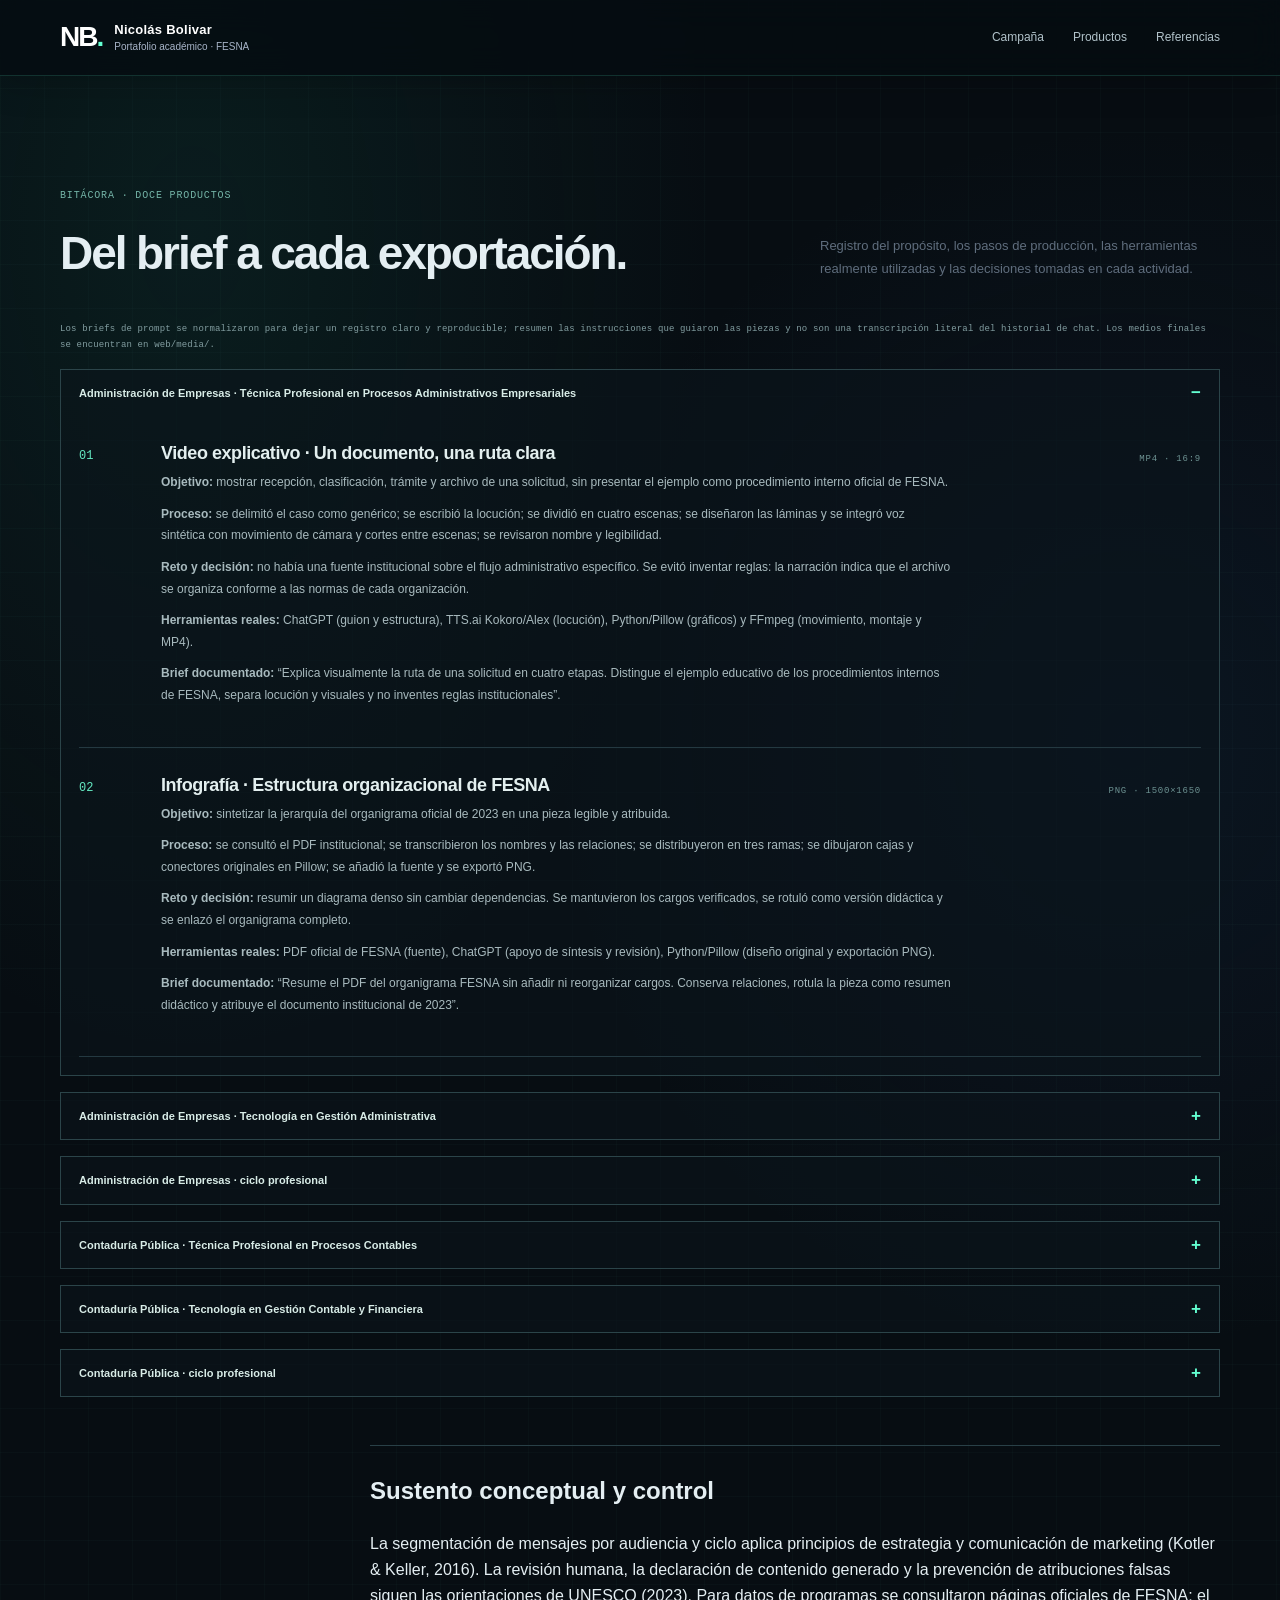
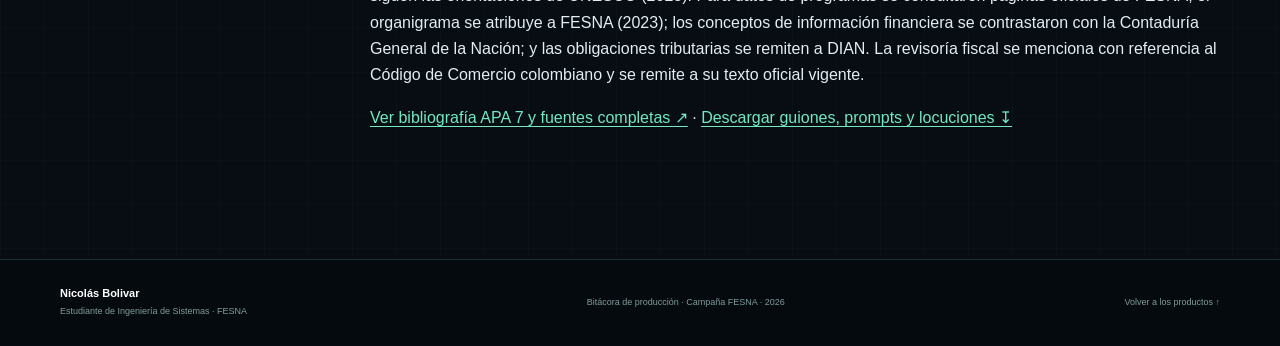
==== commit 8b7db9de: "Change my lastName" ====
--- a/web/entregables/bitacora-produccion.html
+++ b/web/entregables/bitacora-produccion.html
@@ -12,9 +12,9 @@
 <body>
   <a class="skip-link" href="#contenido">Saltar al contenido</a>
   <header class="site-header">
-    <a class="brand" href="../index.html#inicio" aria-label="Nicolás Boulevard, inicio">
+    <a class="brand" href="../index.html#inicio" aria-label="Nicolás Bolivar, inicio">
       <span class="brand-mark" aria-hidden="true">NB<span>.</span></span>
-      <span class="brand-copy"><strong>Nicolás Boulevard</strong><small>Portafolio académico · FESNA</small></span>
+      <span class="brand-copy"><strong>Nicolás Bolivar</strong><small>Portafolio académico · FESNA</small></span>
     </a>
     <button class="menu-toggle" type="button" aria-expanded="false" aria-controls="main-nav">Menú <span aria-hidden="true">☰</span></button>
     <nav id="main-nav" class="main-nav" aria-label="Navegación principal">
@@ -68,11 +68,11 @@
           </div><span class="process-type">MP4 · 9:16</span></article>
           <article class="process-item"><span class="process-no">04</span><div>
             <h3>Spot publicitario · Gestión Administrativa</h3>
-            <p><strong>Objetivo:</strong> producir una cuña de voz clara que invite a consultar el programa y sus códigos SNIES.</p>
-            <p><strong>Proceso:</strong> se ajustó el texto para locución breve; se verificó la pronunciación del nombre institucional; se sintetizó la voz y se exportó a MP3.</p>
-            <p><strong>Reto y decisión:</strong> comunicar sin afirmar condiciones de admisión, empleo o beneficios. El texto limita la invitación a consultar la información oficial.</p>
-            <p><strong>Herramientas reales:</strong> ChatGPT (redacción), TTS.ai Kokoro/Alex (síntesis de voz) y FFmpeg (exportación MP3).</p>
-            <p><strong>Brief documentado:</strong> “Redacta y locuta un spot breve para Tecnología en Gestión Administrativa. Conserva el nombre oficial y ambos SNIES; no prometas resultados y termina invitando a consultar FESNA”.</p>
+            <p><strong>Objetivo:</strong> crear un spot radial con una voz femenina nítida, los tres focos de gestión y la invitación a conocer el programa.</p>
+            <p><strong>Proceso:</strong> se escribió una locución nueva, se sintetizó con Camila (voz femenina colombiana de TTSMaker) y se mezcló con una firma sonora original de cuatro notas en FFmpeg.</p>
+            <p><strong>Reto y decisión:</strong> mantener la atención publicitaria sin prometer empleo ni condiciones no verificadas. Se citan los dos SNIES y se invita a consultar FESNA; la firma sonora es propia, no una canción protegida.</p>
+            <p><strong>Herramientas reales:</strong> ChatGPT (copy), <a href="https://ttsmaker.com/es" target="_blank" rel="noopener noreferrer">TTSMaker web</a> (TTS Camila, Colombia) y Python/FFmpeg (jingle original y mezcla MP3).</p>
+            <p><strong>Brief documentado:</strong> “Redacta un spot breve y dinámico para Tecnología en Gestión Administrativa. Incluye supervisión, talento humano y logística, conserva ambos SNIES, evita promesas y usa una voz sintética femenina colombiana”.</p>
           </div><span class="process-type">MP3</span></article>
         </div>
       </details>
@@ -90,11 +90,11 @@
           </div><span class="process-type">MP4 · 16:9</span></article>
           <article class="process-item"><span class="process-no">06</span><div>
             <h3>Motion graphics · Idea, análisis, plan y seguimiento</h3>
-            <p><strong>Objetivo:</strong> visualizar gráficamente una secuencia de planeación y seguimiento empresarial, con ejemplos identificados como educativos.</p>
-            <p><strong>Proceso:</strong> se dividió la secuencia en cuatro etapas; se generaron gráficos vectoriales originales; se animó cada escena con movimiento de cámara y cortes; se cerró con el nombre del programa.</p>
-            <p><strong>Reto y decisión:</strong> no se contaba con estadísticas institucionales para animar. Se excluyeron cifras reales y se usaron conceptos cualitativos; el movimiento se creó localmente en FFmpeg, no con un servicio externo de video.</p>
-            <p><strong>Herramientas reales:</strong> ChatGPT (guion y storyboard), Python/Pillow (gráficos), FFmpeg (animación, montaje y MP4).</p>
-            <p><strong>Brief documentado:</strong> “Anima una secuencia visual de cuatro etapas —necesidad, análisis, plan y seguimiento—. Usa gráficos originales, no presentes datos ilustrativos como cifras de FESNA y termina con el nombre oficial del programa”.</p>
+            <p><strong>Objetivo:</strong> convertir cuatro ideas empresariales en una pieza de motion graphics con líneas, nodos y un gráfico animado.</p>
+            <p><strong>Proceso:</strong> se dibujaron fotogramas 2D originales para cuatro secuencias: observar una oportunidad; conectar equipo, clientes y operación; organizar mercado, operación y recursos; dar seguimiento a personas, entorno y avances. FFmpeg los compuso en un MP4 de 24 s.</p>
+            <p><strong>Reto y decisión:</strong> no existían estadísticas institucionales aprobadas. El gráfico de barras se identifica como relación ilustrativa, no lleva valores y el cierre conserva los SNIES oficiales.</p>
+            <p><strong>Herramientas reales:</strong> ChatGPT (brief), Python/Pillow (dibujo animado por fotogramas) y FFmpeg (MP4 y transiciones).</p>
+            <p><strong>Brief documentado:</strong> “Anima una campaña gráfica de Administración en cuatro etapas: oportunidad, liderazgo conectado, planeación y seguimiento responsable. Usa barras sin cifras, gráficos originales y cierra con el nombre y SNIES oficiales”.</p>
           </div><span class="process-type">MP4 · 16:9</span></article>
         </div>
       </details>
@@ -112,11 +112,11 @@
           </div><span class="process-type">MP4 · 9:16 · 4 cápsulas</span></article>
           <article class="process-item"><span class="process-no">08</span><div>
             <h3>Cuña radial · Procesos Contables</h3>
-            <p><strong>Objetivo:</strong> invitar a conocer el programa con una locución breve y datos oficiales.</p>
-            <p><strong>Proceso:</strong> se preparó una frase introductoria y una llamada a la acción; se confirmó nombre y SNIES; se sintetizó la voz y se exportó a MP3.</p>
-            <p><strong>Reto y decisión:</strong> evitar una promesa laboral o el consejo tributario como publicidad. La cuña es una invitación informativa y no incluye beneficios no verificados.</p>
-            <p><strong>Herramientas reales:</strong> ChatGPT (texto), TTS.ai Kokoro/Alex (voz) y FFmpeg (exportación MP3).</p>
-            <p><strong>Brief documentado:</strong> “Produce una cuña clara para Técnica Profesional en Procesos Contables; menciona los SNIES 111389 y 111390 y recomienda consultar la información oficial, sin prometer empleo o resultados”.</p>
+            <p><strong>Objetivo:</strong> presentar el ciclo técnico con una voz femenina y una invitación breve, sin afirmaciones de empleabilidad.</p>
+            <p><strong>Proceso:</strong> se redactó una locución con nombre y SNIES; TTSMaker sintetizó a Camila (voz colombiana femenina); Python generó una firma sonora original y FFmpeg mezcló y exportó el MP3.</p>
+            <p><strong>Reto y decisión:</strong> conservar el tono radial sin insertar afirmaciones de ingreso o beneficios no suministrados. La pieza termina remitiendo a información oficial de FESNA.</p>
+            <p><strong>Herramientas reales:</strong> ChatGPT (copy), <a href="https://ttsmaker.com/es" target="_blank" rel="noopener noreferrer">TTSMaker</a> (voz sintética Camila) y Python/FFmpeg (firma sonora original y mezcla).</p>
+            <p><strong>Brief documentado:</strong> “Produce una cuña radial cercana para Procesos Contables. Abre con una pregunta sobre números y orden, menciona registro y soportes, incluye ambos SNIES y cierra con consulta oficial. Usa voz femenina colombiana; no prometas empleo”.</p>
           </div><span class="process-type">MP3</span></article>
         </div>
       </details>
@@ -126,19 +126,19 @@
         <div class="prompt-content">
           <article class="process-item"><span class="process-no">09</span><div>
             <h3>Podcast · Conoce FESNA</h3>
-            <p><strong>Objetivo:</strong> exponer estados financieros, presupuesto, liquidez y consulta de obligaciones tributarias con lenguaje educativo.</p>
-            <p><strong>Proceso:</strong> se organizaron los conceptos en una narración; se evitaron datos empresariales reales; se sintetizaron segmentos de voz y se unieron en un MP3 con FFmpeg.</p>
-            <p><strong>Reto y decisión:</strong> mantener conceptos contables comprensibles sin dar asesoría ni afirmar reglas tributarias desactualizadas. La narración pide consultar fuentes oficiales y el calendario DIAN vigente.</p>
-            <p><strong>Herramientas reales:</strong> ChatGPT (escaleta y revisión), TTS.ai Kokoro/Alex (segmentos de voz) y FFmpeg (unión y MP3). Fuentes: Contaduría General de la Nación y DIAN.</p>
-            <p><strong>Brief documentado:</strong> “Explica cómo leer estados financieros, organizar un presupuesto e interpretar la razón corriente con contexto. Aclara que el ejemplo no usa datos FESNA y remite a DIAN para las obligaciones vigentes”.</p>
+            <p><strong>Objetivo:</strong> conversar sobre estados financieros, presupuestos, liquidez y consulta de obligaciones tributarias mediante dos voces colombianas sintéticas.</p>
+            <p><strong>Proceso:</strong> se distribuyó el diálogo en cinco turnos alternados entre Santiago (voz masculina) y Valeria (personaje ficticio, voz femenina); TTSMaker unió los turnos y exportó el MP3.</p>
+            <p><strong>Reto y decisión:</strong> explicar conceptos sin dar asesoría ni presentar cifras reales. El guion declara ficción, evita diagnósticos y remite a fuentes oficiales y al calendario DIAN.</p>
+            <p><strong>Herramientas reales:</strong> ChatGPT (guion), <a href="https://ttsmaker.com/voice-dialogue-generator" target="_blank" rel="noopener noreferrer">TTSMaker modo diálogo</a> (Santiago/Camila, voces colombianas) y descarga MP3. Fuentes: CGN y DIAN.</p>
+            <p><strong>Brief documentado:</strong> “Crea una conversación en cinco turnos entre un anfitrión y Valeria, invitada ficticia, sobre estados financieros, presupuesto, razón corriente y consulta tributaria. Usa dos voces sintéticas colombianas y no uses cifras de FESNA”.</p>
           </div><span class="process-type">MP3</span></article>
           <article class="process-item"><span class="process-no">10</span><div>
             <h3>Animación 2D · Razón corriente</h3>
-            <p><strong>Objetivo:</strong> mostrar de forma visual la fórmula activo corriente ÷ pasivo corriente y advertir que no se interpreta de manera aislada.</p>
-            <p><strong>Proceso:</strong> se guionizaron cuatro escenas; se compusieron bloques y fórmula; se sintetizó la voz; se añadió movimiento de cámara a las escenas y se exportó MP4 panorámico.</p>
-            <p><strong>Reto y decisión:</strong> no había cifras de una empresa suministradas y un indicador aislado no basta. Se usó una explicación sin cifras reales, se añadió voz aclaratoria y se citó material conceptual de la CGN.</p>
-            <p><strong>Herramientas reales:</strong> ChatGPT (guion), TTS.ai Kokoro/Alex (narración), Python/Pillow (elementos gráficos) y FFmpeg (animación y montaje MP4).</p>
-            <p><strong>Brief documentado:</strong> “Explica en cuatro escenas la razón corriente, define sus dos componentes y recuerda que el indicador requiere contexto. No uses cifras de FESNA ni presentes el clip como asesoría financiera”.</p>
+            <p><strong>Objetivo:</strong> enseñar la razón corriente con una dramatización visual del cálculo y su limitación.</p>
+            <p><strong>Proceso:</strong> una cuenta ficticia muestra activos corrientes 150 y obligaciones corrientes 100; los valores y barras se animan, aparece 150 ÷ 100 = 1,5 y el cierre introduce composición, vencimientos y flujo de caja como contexto. Narración renovada con voz Camila (TTSMaker, español colombiano) sobre el mismo ejemplo ficticio.</p>
+            <p><strong>Reto y decisión:</strong> se requieren números para mostrar una división, pero no se suministraron cifras reales. Se usa un ejemplo expresamente ficticio, repetido en pantalla y en los créditos.</p>
+            <p><strong>Herramientas reales:</strong> ChatGPT (brief), TTSMaker voz Camila (330032, locución MP3), Python/Pillow (gráficos 2D animados por fotogramas) y FFmpeg (montaje MP4).</p>
+            <p><strong>Brief documentado:</strong> “Anima cuatro escenas de una empresa ficticia: recursos, obligaciones, razón corriente 150 ÷ 100 = 1,5 y factores de contexto. Identifica las cifras como ficticias, no uses datos FESNA y no presentes el indicador como diagnóstico financiero”.</p>
           </div><span class="process-type">MP4 · 16:9</span></article>
         </div>
       </details>
@@ -156,11 +156,11 @@
           </div><span class="process-type">MP4 · 9:16</span></article>
           <article class="process-item"><span class="process-no">12</span><div>
             <h3>Podcast institucional · Contaduría Pública</h3>
-            <p><strong>Objetivo:</strong> tratar NIIF/NIC, auditoría, revisoría fiscal, ética y análisis macrofinanciero desde una dramatización educativa con una experta virtual ficticia.</p>
-            <p><strong>Proceso:</strong> se amplió el guion a esos cinco temas; se consultó el <a href="https://www.funcionpublica.gov.co/eva/gestornormativo/norma.php?i=41102" target="_blank" rel="noopener noreferrer">artículo 207 del Código de Comercio</a>; se generaron tres segmentos de voz con el aviso de ficción y se unieron en un MP3.</p>
+            <p><strong>Objetivo:</strong> conversar sobre NIIF/NIC, auditoría, revisoría fiscal, ética y análisis macrofinanciero mediante Santiago y Valeria, personaje virtual ficticio con voz femenina sintética.</p>
+            <p><strong>Proceso:</strong> se escribió un guion en cinco turnos alternados; se consultó el <a href="https://www.funcionpublica.gov.co/eva/gestornormativo/norma.php?i=41102" target="_blank" rel="noopener noreferrer">artículo 207 del Código de Comercio</a>; TTSMaker generó la conversación con voces Santiago (masculina) y Camila (femenina); se descargó el MP3 final.</p>
             <p><strong>Reto y decisión:</strong> cubrir los temas de la guía sin atribuir experiencia o conceptos a personas reales ni dar asesoría. El guion relaciona inflación, tasas y presupuestos de forma conceptual y remite a las fuentes oficiales para la norma aplicable.</p>
-            <p><strong>Herramientas reales:</strong> ChatGPT (escaleta y texto), TTS.ai Kokoro/Alex (voz sintética) y FFmpeg (unión MP3).</p>
-            <p><strong>Brief documentado:</strong> “Escribe un podcast educativo sobre ética, auditoría, revisoría fiscal, NIIF/NIC y análisis macrofinanciero. Explica inflación y tasas sin predecir resultados; cita el marco vigente; usa una experta invitada ficticia y no inventes declaraciones de FESNA”.</p>
+            <p><strong>Herramientas reales:</strong> ChatGPT (guion y revisión), <a href="https://ttsmaker.com/voice-dialogue-generator" target="_blank" rel="noopener noreferrer">TTSMaker modo diálogo</a>, enlace al Código de Comercio y descarga del MP3. No se clonaron voces ni se atribuyeron opiniones a FESNA.</p>
+            <p><strong>Brief documentado:</strong> “Escribe un diálogo educativo en cinco turnos sobre ética, NIIF/NIC, auditoría, revisoría fiscal e inflación/tasas. Haz a Valeria una experta virtual ficticia con voz sintética; identifica ambas voces, cita el marco oficial y evita asesoría o cifras reales”.</p>
           </div><span class="process-type">MP3</span></article>
         </div>
       </details>
@@ -173,7 +173,7 @@
     </section>
   </main>
   <footer class="site-footer">
-    <div><strong>Nicolás Boulevard</strong><span>Estudiante de Ingeniería de Sistemas · FESNA</span></div>
+    <div><strong>Nicolás Bolivar</strong><span>Estudiante de Ingeniería de Sistemas · FESNA</span></div>
     <p>Bitácora de producción · Campaña FESNA · 2026</p>
     <a href="../index.html#productos">Volver a los productos ↑</a>
   </footer>
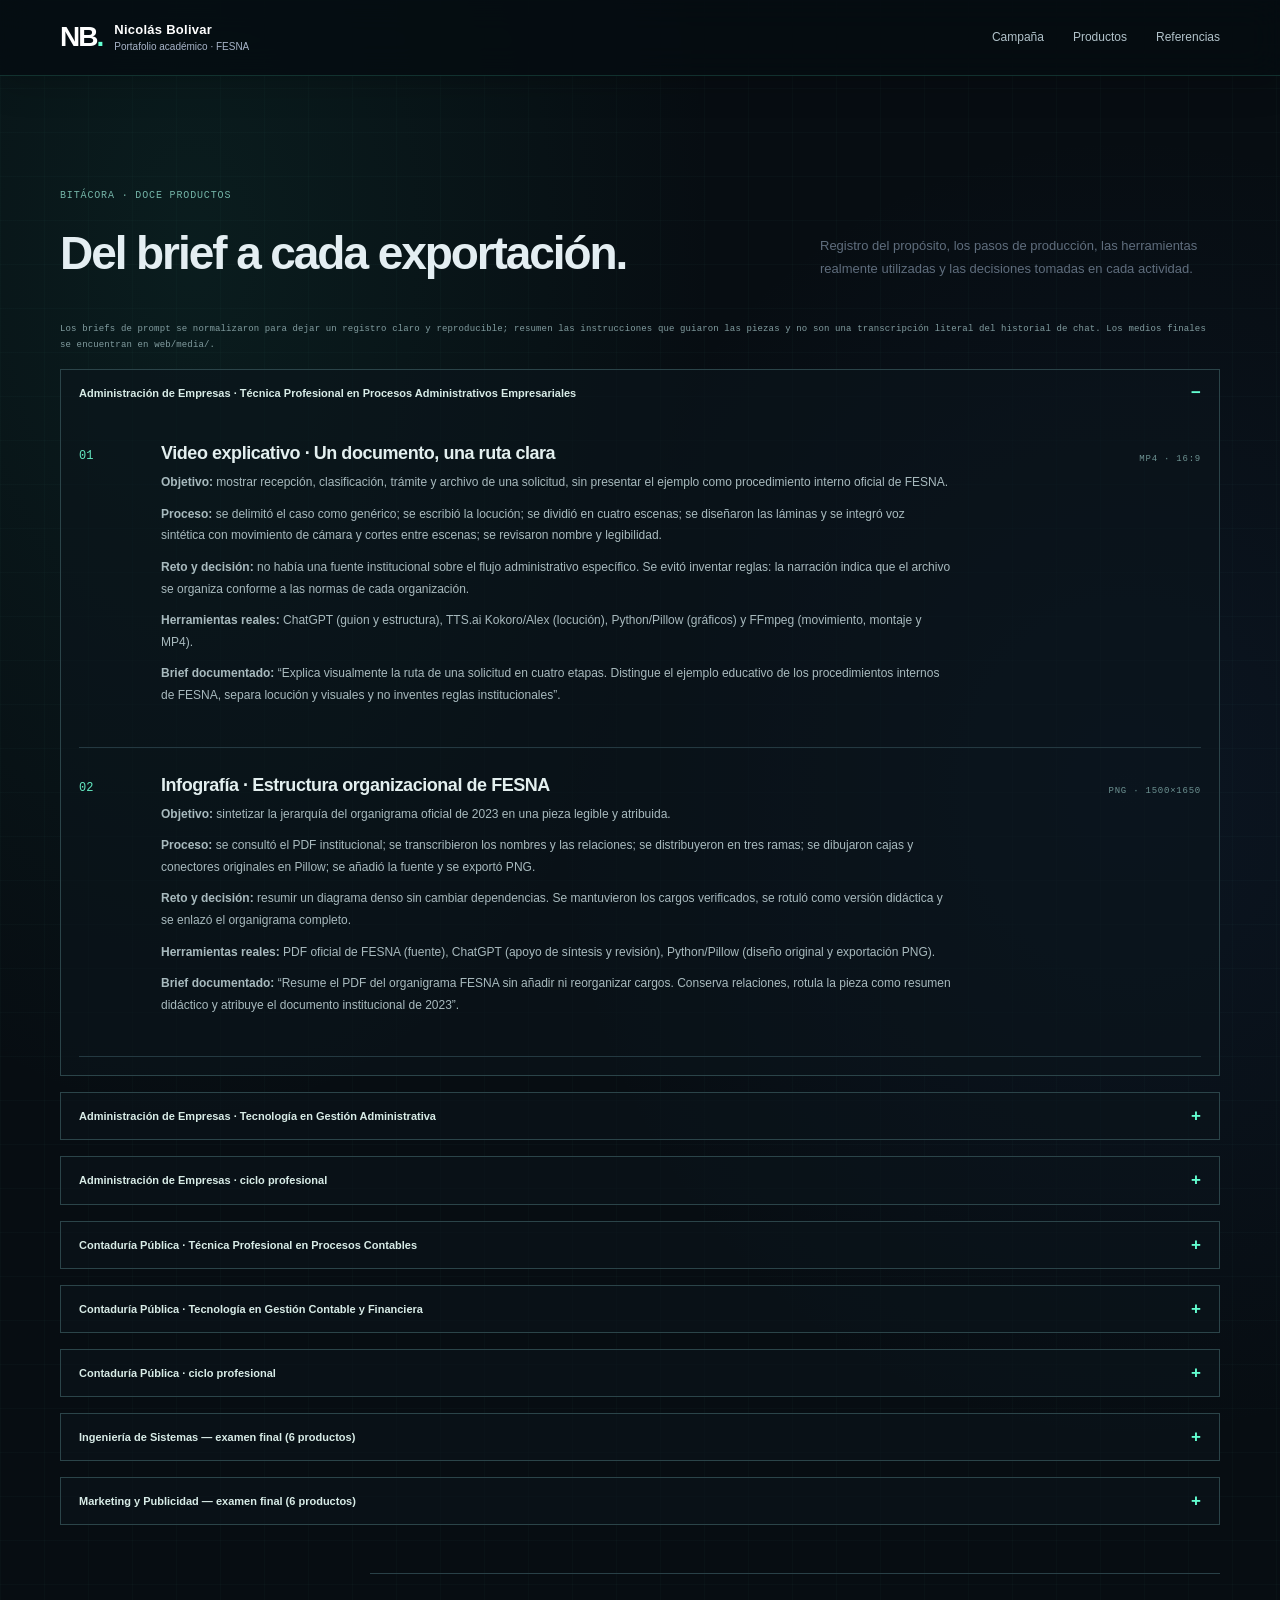
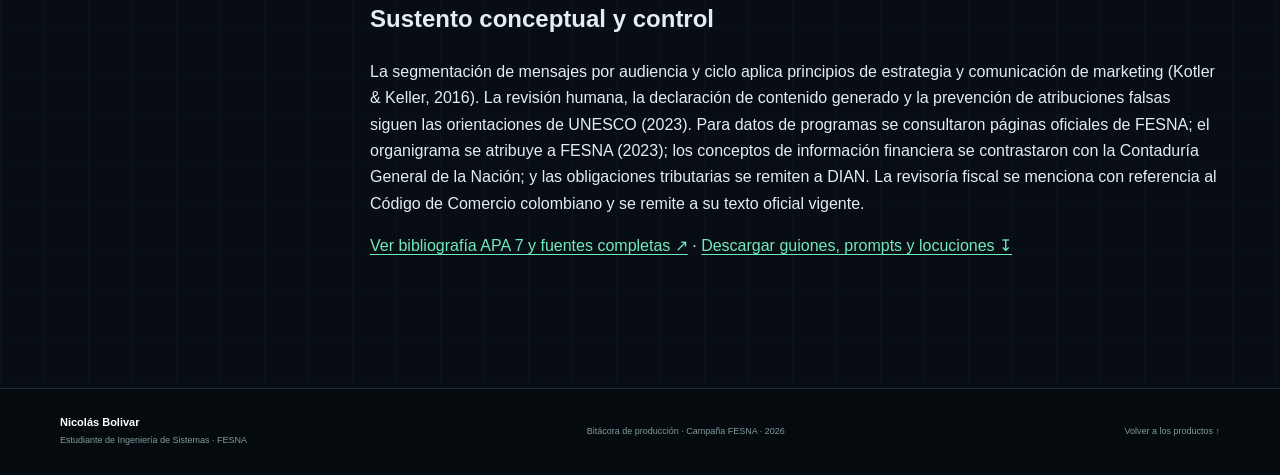
==== commit acb4e09d: "Examen final: area Ingenieria de Sistemas y Marketing y Publicidad - 3 videos MP4 + 5 PNG renderizad" ====
--- a/web/entregables/bitacora-produccion.html
+++ b/web/entregables/bitacora-produccion.html
@@ -4,7 +4,7 @@
   <meta charset="utf-8">
   <meta name="viewport" content="width=device-width, initial-scale=1">
   <meta name="theme-color" content="#101b31">
-  <meta name="description" content="Proceso, herramientas, decisiones y prompts de los doce productos de la campaña académica FESNA.">
+  <meta name="description" content="Proceso, herramientas, decisiones y prompts de los veinticuatro productos de la campaña académica FESNA (más seis productos interactivos del examen final).">
   <title>Bitácora de producción — Portafolio FESNA</title>
   <link rel="stylesheet" href="../styles.css">
   <script src="../app.js" defer></script>
@@ -165,6 +165,95 @@
         </div>
       </details>
 
+      <details class="prompt-details">
+        <summary>Ingeniería de Sistemas — examen final (6 productos)</summary>
+        <div class="prompt-content">
+          <article class="process-item"><span class="process-no">13</span><div>
+            <h3>Serie de reels — TP Programación de Software (SNIES 111395)</h3>
+            <p><strong>Objetivo:</strong> seis tips de programación en formato vertical 9:16 que complementan la infografía interactiva del ciclo.</p>
+            <p><strong>Proceso:</strong> guion de 6 escenas con Python/Pillow (tarjetas ilustradas originales), FFmpeg con zoompan y concat; la narración (voz TTSMaker) queda pendiente de carga y el video final se vuelve a renderizar automáticamente al insertar <code>voz/isn-tp-reels-narracion.mp3</code>.</p>
+            <p><strong>Reto y decisión:</strong> sin promesas de empleo ni cifras de mercado; cada tip es criterio profesional propio documentado.</p>
+            <p><strong>Herramientas reales:</strong> ChatGPT (guion), Python/Pillow (escenas), FFmpeg vía imageio-ffmpeg (montaje). Texto TTSMaker documentado en los guiones.</p>
+          </div><span class="process-type">MP4 · 9:16</span></article>
+          <article class="process-item"><span class="process-no">14</span><div>
+            <h3>Lámina de fundamentos de programación — TP (PNG)</h3>
+            <p><strong>Objetivo:</strong> ficha didáctica de conceptos (variable, condicional, ciclo, función) con ejemplos de código verificables.</p>
+            <p><strong>Proceso:</strong> composición 1500×1650 con Pillow; ejemplos triviales escritos a mano. Complementada por la <a href="../index.html#interactivo-infografia">infografía interactiva</a> en HTML/CSS/JS.</p>
+            <p><strong>Herramientas reales:</strong> Python/Pillow, HTML/CSS/JS propio. Sin IA generativa de imagen.</p>
+          </div><span class="process-type">PNG</span></article>
+          <article class="process-item"><span class="process-no">15</span><div>
+            <h3>Podcast técnico — Tecnología en Gestión de Software y Sistemas (SNIES 111397)</h3>
+            <p><strong>Objetivo:</strong> explicar el ciclo de vida del software (requisitos, versiones, pruebas, ciberseguridad) con Santiago y Valeria, personajes ficticios rotulados.</p>
+            <p><strong>Proceso:</strong> escaleta de 8 turnos; guiones por segmento documentados para TTSMaker (Santiago = voz masculina, Valeria = voz femenina); los MP3 por segmento se cargan en <code>media/audio/voz/isn-tec-podcast-01…08.mp3</code> y se mezclan con <code>scripts/render_final_audio.py</code>.</p>
+            <p><strong>Reto y decisión:</strong> mientras el estudiante genera las voces, el slot del sitio queda rotulado “En producción”: no se publica un MP3 parcial.</p>
+            <p><strong>Herramientas reales:</strong> ChatGPT (guion), TTSMaker (voces sintéticas, pendiente), FFmpeg (concat). Sin voces clonadas.</p>
+          </div><span class="process-type">MP3 · en producción</span></article>
+          <article class="process-item"><span class="process-no">16</span><div>
+            <h3>Video explicativo — Tecnología (MP4 16:9)</h3>
+            <p><strong>Objetivo:</strong> recorrido del ciclo planes → calidad → producción → soporte con datos del registro SNIES 111397.</p>
+            <p><strong>Proceso:</strong> 4 escenas 1280×720 renderizadas con Python/Pillow + FFmpeg; narración pendiente (<code>voz/isn-tec-video-narracion.mp3</code>) que se auto-mezcla al re-ejecutar el script.</p>
+            <p><strong>Herramientas reales:</strong> Python/Pillow, FFmpeg (imageio-ffmpeg), texto TTSMaker pendiente de descarga.</p>
+          </div><span class="process-type">MP4 · 16:9</span></article>
+          <article class="process-item"><span class="process-no">17</span><div>
+            <h3>Video de propuesta de solución tecnológica — Profesional (SNIES 111393 / 111394)</h3>
+            <p><strong>Objetivo:</strong> presentar la problemática, comparar tres alternativas y defender el prototipo de trazabilidad de solicitudes.</p>
+            <p><strong>Proceso:</strong> guion con comparación de alternativas (A automatización, B panel, C IA asistida) y criterio de selección; 5 escenas renderizadas; narración pendiente (<code>voz/isn-pro-solucion-narracion.mp3</code>).</p>
+            <p><strong>Reto y decisión:</strong> la IA se declara como apoyo al análisis; la decisión final es humana. El prototipo interactivo vive en <a href="../index.html#interactivo-panel">la web</a>.</p>
+            <p><strong>Herramientas reales:</strong> ChatGPT (comparación), Python/Pillow, FFmpeg, HTML/CSS/JS.</p>
+          </div><span class="process-type">MP4 · 16:9</span></article>
+          <article class="process-item"><span class="process-no">18</span><div>
+            <h3>Podcast prospectivo — Profesional</h3>
+            <p><strong>Objetivo:</strong> análisis conceptual de tres tendencias del área (automatización, datos, sistemas inteligentes) sin predicciones de mercado ni promesas.</p>
+            <p><strong>Proceso:</strong> escaleta de 6 turnos segmentada para TTSMaker; mezcla final con <code>scripts/render_final_audio.py</code> al completar <code>isn-pro-podcast-01…06.mp3</code>.</p>
+            <p><strong>Herramientas reales:</strong> ChatGPT (escaleta), TTSMaker (voces sintéticas, pendiente), FFmpeg.</p>
+          </div><span class="process-type">MP3 · en producción</span></article>
+        </div>
+      </details>
+
+      <details class="prompt-details">
+        <summary>Marketing y Publicidad — examen final (6 productos)</summary>
+        <div class="prompt-content">
+          <article class="process-item"><span class="process-no">19</span><div>
+            <h3>Piezas gráficas comerciales — TP Comercialización y Comunicación Publicitaria (Res. 011477 de 2026)</h3>
+            <p><strong>Objetivo:</strong> tres copys (beneficio, pregunta, acción) para la ruta de comercialización, con datos verificados y sin costos inventados.</p>
+            <p><strong>Proceso:</strong> se generaron variantes con ChatGPT; el estudiante las seleccionó, reescribió y compuso la lámina 1500×1650 con Pillow.</p>
+            <p><strong>Herramientas reales:</strong> ChatGPT (variantes), Python/Pillow (composición). Textos fuente documentados en los guiones.</p>
+          </div><span class="process-type">PNG</span></article>
+          <article class="process-item"><span class="process-no">20</span><div>
+            <h3>Chat conversacional con reglas — TP (interactivo HTML)</h3>
+            <p><strong>Objetivo:</strong> simular atención al cliente que responde únicamente con datos verificables de la ruta (títulos, modalidad, SNIES, créditos, contacto) y desvía costos/requisitos a los canales oficiales.</p>
+            <p><strong>Proceso:</strong> base de reglas escritas en JavaScript propio dentro de <code>web/app.js</code>; sin llamada a modelos externos y sin almacenar mensajes. Fallback honesto cuando el dato no está en la base.</p>
+            <p><strong>Reto y decisión:</strong> la guía pide IA generativa de textos; se cumplió el espíritu con un motor de reglas local revisado línea por línea, rotulado como simulación y sin riesgo de alucinaciones.</p>
+            <p><strong>Herramientas reales:</strong> ChatGPT (borrador de reglas), HTML/CSS/JS propio. <a href="../index.html#interactivo-chat">Abrir el chat</a>.</p>
+          </div><span class="process-type">HTML · interactivo</span></article>
+          <article class="process-item"><span class="process-no">21</span><div>
+            <h3>Buyer persona y copys con IA — Tecnología en Gestión Comercial y Publicidad (Res. 011476 de 2026)</h3>
+            <p><strong>Objetivo:</strong> ficha ficticia “Andrea, 26 años” con objetivos, dolores, canales y criterio de decisión para segmentación didáctica.</p>
+            <p><strong>Proceso:</strong> persona generada con ChatGPT y seleccionada por el estudiante; lámina Pillow con rotulado de personaje ficticio y SNIES de la ruta.</p>
+            <p><strong>Herramientas reales:</strong> ChatGPT, Python/Pillow.</p>
+          </div><span class="process-type">PNG</span></article>
+          <article class="process-item"><span class="process-no">22</span><div>
+            <h3>Auditoría simulada de pauta digital — Tecnología (dashboard interactivo)</h3>
+            <p><strong>Objetivo:</strong> explicar CTR, CPC, CPA y ROAS con una simulación manipulable y fórmulas visibles; sin datos de una campaña real.</p>
+            <p><strong>Proceso:</strong> cálculo transparente en JavaScript (impresiones, clics, conversiones y gasto ajustables; valores invalidados se normalizan y las divisiones imposibles muestran “—”).</p>
+            <p><strong>Herramientas reales:</strong> HTML/CSS/JS propio con revisión del flujo matemático. <a href="../index.html#interactivo-auditoria">Abrir el dashboard</a>.</p>
+          </div><span class="process-type">HTML · interactivo</span></article>
+          <article class="process-item"><span class="process-no">23</span><div>
+            <h3>Plan predictivo de macrotendencias — Profesional Marketing y Publicidad (SNIES 119242 / 119243, Res. 011475 de 2026)</h3>
+            <p><strong>Objetivo:</strong> lámina conceptual de macrotendencias (IA en pauta, comercio social, personalización, datos propios) orientada a planes futuros sin curvas de mercado inventadas.</p>
+            <p><strong>Proceso:</strong> guion por bloques con ChatGPT, edición humana y composición Pillow 1500×1650. Complementado por el <a href="../index.html#interactivo-plan">explorador interactivo</a> que combina dos o más tendencias y sugiere ajustes conceptuales.</p>
+            <p><strong>Herramientas reales:</strong> ChatGPT, Python/Pillow, HTML/CSS/JS.</p>
+          </div><span class="process-type">PNG + HTML</span></article>
+          <article class="process-item"><span class="process-no">24</span><div>
+            <h3>Pitch deck “AURORA · Café de Origen” — Profesional (interactivo HTML)</h3>
+            <p><strong>Objetivo:</strong> narrar un pitch completo (problema, solución, mercado ilustrativo, modelo, equipo ficticio, hoja de ruta) con marca ficticia rotulada.</p>
+            <p><strong>Proceso:</strong> guion de 6 láminas editado con IA y revisado a mano; navegación por botones y teclado (flechas, A/D) implementada en JavaScript propio; portada PNG aparte generada con Pillow.</p>
+            <p><strong>Reto y decisión:</strong> mercado y cifras son declarados ilustrativos; ninguna persona real integra el equipo ficticio. <a href="../index.html#interactivo-deck">Abrir el deck</a>.</p>
+            <p><strong>Herramientas reales:</strong> ChatGPT (narrativa), Python/Pillow (portada), HTML/CSS/JS.</p>
+          </div><span class="process-type">HTML + PNG</span></article>
+        </div>
+      </details>
+
       <section class="apa-references" aria-labelledby="theory-title">
         <h2 id="theory-title">Sustento conceptual y control</h2>
         <p>La segmentación de mensajes por audiencia y ciclo aplica principios de estrategia y comunicación de marketing (Kotler &amp; Keller, 2016). La revisión humana, la declaración de contenido generado y la prevención de atribuciones falsas siguen las orientaciones de UNESCO (2023). Para datos de programas se consultaron páginas oficiales de FESNA; el organigrama se atribuye a FESNA (2023); los conceptos de información financiera se contrastaron con la Contaduría General de la Nación; y las obligaciones tributarias se remiten a DIAN. La revisoría fiscal se menciona con referencia al Código de Comercio colombiano y se remite a su texto oficial vigente.</p>
--- a/web/styles.css
+++ b/web/styles.css
@@ -69,3 +69,101 @@
 @media(max-width:680px){.cycle-overview{grid-template-columns:1fr}.media-gallery{padding:17px 13px}.media-gallery-heading{display:block}.media-gallery-heading>p{margin-top:10px}.media-group-grid{grid-template-columns:1fr}.media-group h4{min-height:0}}
 .production-log-title{font:700 clamp(34px,4vw,46px)/1.2 var(--display);letter-spacing:-.045em;margin:0}
 @media(max-width:680px){.hero{overflow:hidden}}
+/* Prompt library (biblioteca de prompts de producción audiovisual) */
+.prompts-section{background:linear-gradient(125deg,#0b171d,#0d1722);border-block:1px solid #1d3738}
+.prompts-section .section-kicker{color:#77b9a9}
+.prompts-section .section-heading h2 span{color:#8bb1ab}
+.prompts-section .section-heading>p{color:#a3b8bd}
+.prompt-toolbar{display:flex;justify-content:space-between;align-items:center;gap:22px;flex-wrap:wrap;margin:35px 0 12px}
+.prompt-filters{display:flex;flex-wrap:wrap;gap:6px}
+.prompt-filter-button{background:transparent;border:1px solid #355057;color:#b8cdce;padding:9px 12px;font-size:10px;cursor:pointer;transition:.2s}
+.prompt-filter-button:hover,.prompt-filter-button.is-active{color:#071712;background:linear-gradient(100deg,#65ffd0,#b2ff9e);border-color:#70ffd0;box-shadow:0 0 15px rgba(85,255,206,.14)}
+.prompt-filter-button:focus-visible,.copy-prompt:focus-visible,#prompt-search:focus-visible{outline:2px solid #b4ff9c;outline-offset:2px}
+.prompt-grid{display:grid;grid-template-columns:repeat(2,minmax(0,1fr));gap:12px}
+.prompt-card{position:relative;display:flex;flex-direction:column;gap:10px;padding:22px;background:linear-gradient(145deg,rgba(16,31,40,.96),rgba(12,24,34,.96));border:1px solid #263f47;box-shadow:inset 0 1px rgba(255,255,255,.018);transition:transform .28s ease,border-color .28s ease,box-shadow .28s ease}
+.prompt-card:hover{border-color:#5fbaa3;transform:translateY(-2px);box-shadow:0 12px 30px rgba(0,0,0,.24),0 0 20px rgba(70,255,198,.08)}
+.prompt-card[hidden]{display:none}
+.prompt-card-top{display:flex;justify-content:space-between;align-items:center;gap:10px}
+.prompt-chain{color:#7ce0c0;font:9px/1.5 var(--mono);letter-spacing:.06em}
+.prompt-no{color:#5f7d78;font:11px var(--mono)}
+.prompt-card h3{margin:0;font:700 15px/1.45 var(--display);color:#e3efef}
+.prompt-meta{margin:0;font-size:10px;line-height:1.7;color:#9db2b4}
+.prompt-quote{margin:0;padding:13px 15px;background:#101f27;border-left:2px solid #56e3bd;color:#d0e5df;font-size:10.5px;line-height:1.75}
+.prompt-card-foot{margin-top:auto;display:flex;justify-content:space-between;align-items:center;gap:10px;padding-top:11px;border-top:1px solid #22393f}
+.copy-prompt{background:transparent;border:1px solid #355057;color:#b8cdce;padding:8px 12px;font-size:10px;font-weight:700;cursor:pointer;transition:.2s}
+.copy-prompt:hover{border-color:var(--cyan);color:var(--cyan)}
+.copy-prompt.is-copied{color:#071712;background:linear-gradient(100deg,#65ffd0,#b2ff9e);border-color:#70ffd0}
+.prompt-file{color:#879c9c;font:9px var(--mono);text-align:right;overflow-wrap:anywhere}
+.prompts-note{margin-top:18px}
+@media(max-width:900px){.prompt-grid{grid-template-columns:1fr}}
+@media(max-width:680px){.prompt-card{padding:19px}.prompt-toolbar{align-items:stretch;flex-direction:column}.prompt-filters{justify-content:flex-start}}
+
+/* Productos interactivos del examen final */
+.snies-note{margin-top:9px;font-size:8.5px;line-height:1.6;color:#879c9c}
+.interactive-section{background:linear-gradient(139deg,rgba(19,27,45,.55),rgba(10,20,29,.6));border-block:1px solid rgba(120,150,220,.14)}
+.interactive-section .section-kicker{color:#8fb4e0}
+.interactive-section .section-heading h2 span{background:linear-gradient(90deg,#8fd0ff,#c9a9ff);-webkit-background-clip:text;background-clip:text;color:transparent}
+.interactive-section .section-heading>p{color:#9fb0c2}
+.interactive-grid{display:grid;grid-template-columns:repeat(2,minmax(0,1fr));gap:12px}
+.interactive-card{display:flex;flex-direction:column;gap:12px;padding:24px;background:linear-gradient(145deg,rgba(13,23,38,.96),rgba(12,24,34,.94));border:1px solid #274a63;box-shadow:0 12px 34px rgba(0,0,0,.16)}
+.interactive-card:hover{border-color:#4f8fb5}
+.inter-tag{color:#9fd4f4;font:9px/1.5 var(--mono);letter-spacing:.08em}
+.interactive-card h3{margin:0;font:700 17px/1.4 var(--display);color:#e8f1fa}
+.interactive-card>p{margin:0;font-size:11px;line-height:1.75;color:#a9bcc9}
+.interactive-card>small{color:#7f97a6;font:9px var(--mono);line-height:1.6}
+.infra-board{display:flex;flex-wrap:wrap;gap:7px}
+.infra-chip{background:transparent;border:1px solid #35607a;color:#bcd4e2;padding:8px 12px;font-size:10px;font-weight:700;cursor:pointer;transition:.2s}
+.infra-chip:hover,.infra-chip.is-active{color:#0a1a2a;background:linear-gradient(100deg,#8fd0ff,#c9a9ff);border-color:#8fd0ff}
+.infra-panel{padding:14px 16px;background:#0b1626;border:1px solid #243c52}
+.infra-title{margin:0 0 6px;font:700 13px var(--display);color:#dcebff}
+.infra-text{margin:0 0 10px;font-size:11px;line-height:1.7;color:#a9bcc9}
+.infra-code{display:block;padding:11px 13px;background:#071018;border-left:2px solid #8fd0ff;color:#9ee7a8;font:12px var(--mono);overflow-wrap:anywhere;white-space:pre-wrap}
+.chat-log{display:flex;flex-direction:column;gap:8px;min-height:190px;max-height:260px;overflow-y:auto;padding:12px;background:#0b1626;border:1px solid #243c52}
+.chat-bubble{max-width:85%;padding:9px 12px;font-size:11px;line-height:1.65;border-radius:12px}
+.chat-bubble.bot{align-self:flex-start;background:#132839;color:#cfddEd;color:#cfdded;border:1px solid #26445a}
+.chat-bubble.user{align-self:flex-end;background:linear-gradient(110deg,rgba(143,208,255,.16),rgba(201,169,255,.16));border:1px solid #3b5a78;color:#e7f0fb}
+.chat-bubble.wait{opacity:.55}
+.chat-quick{display:flex;flex-wrap:wrap;gap:6px}
+.chat-quick button{background:transparent;border:1px solid #33536b;color:#b9cfe0;padding:6px 10px;font-size:10px;cursor:pointer}
+.chat-quick button:hover{border-color:#8fd0ff;color:#8fd0ff}
+.chat-form{display:flex;gap:8px}
+.chat-form input{flex:1;min-width:0;padding:10px 12px;background:#0b1626;border:1px solid #35536b;color:#e7f0fb;font-size:11px}
+.chat-form input:focus-visible{outline:2px solid #8fd0ff;outline-offset:1px}
+.chat-form button{padding:9px 15px;border:0;background:linear-gradient(100deg,#8fd0ff,#c9a9ff);color:#0a1a2a;font-size:11px;font-weight:700;cursor:pointer}
+.panel-select{display:flex;flex-wrap:wrap;gap:7px}
+.panel-btn{background:transparent;border:1px solid #35607a;color:#bcd4e2;padding:8px 12px;font-size:10px;cursor:pointer}
+.panel-btn:hover,.panel-btn.is-active{color:#0a1a2a;background:linear-gradient(100deg,#8fd0ff,#c9a9ff);border-color:#8fd0ff}
+.panel-steps{list-style:none;margin:0;padding:0;display:flex;flex-direction:column;gap:6px}
+.panel-steps li{display:grid;grid-template-columns:26px 110px 1fr;gap:10px;align-items:center;padding:9px 12px;background:#0b1626;border:1px solid #243c52;transition:border-color .3s,background .3s}
+.panel-steps li>span{display:grid;place-items:center;width:26px;height:26px;border-radius:50%;border:1px solid #35607a;color:#8fb4e0;font:10px var(--mono)}
+.panel-steps li em{font-style:normal;font-size:10.5px;color:#93a8b8}
+.panel-steps li.is-done{border-color:#63ffd1;background:rgba(66,205,160,.07)}
+.panel-steps li.is-done>span{background:linear-gradient(100deg,#8fd0ff,#c9a9ff);color:#0a1a2a;border-color:transparent}
+.panel-steps li.is-done em{color:#c4d8e4}
+.kpi-controls{display:grid;grid-template-columns:1fr 1fr;gap:9px}
+.kpi-controls label{display:grid;gap:5px;font-size:10px;color:#9db4c4}
+.kpi-controls input{width:100%;padding:9px 11px;background:#0b1626;border:1px solid #35536b;color:#e7f0fb;font-size:11px}
+.kpi-controls input:focus-visible{outline:2px solid #8fd0ff;outline-offset:1px}
+.kpi-board{display:grid;grid-template-columns:repeat(4,minmax(0,1fr));gap:8px;margin:0}
+.kpi-board div{padding:11px;background:#0b1626;border:1px solid #243c52}
+.kpi-board dt{font:9px var(--mono);letter-spacing:.08em;color:#9fd4f4;margin:0}
+.kpi-board dd{margin:5px 0 3px;font:700 16px var(--display);color:#eaf4ff;overflow-wrap:anywhere}
+.kpi-board small{font-size:8.5px;color:#7f97a6}
+.kpi-extra{display:grid;gap:5px;font-size:10px;color:#9db4c4}
+.kpi-extra input{max-width:180px;padding:8px 10px;background:#0b1626;border:1px solid #35536b;color:#e7f0fb;font-size:11px}
+.plan-toggles{display:flex;flex-wrap:wrap;gap:7px}
+.plan-btn{background:transparent;border:1px solid #35607a;color:#bcd4e2;padding:8px 12px;font-size:10px;cursor:pointer;transition:.2s}
+.plan-btn.is-active{color:#0a1a2a;background:linear-gradient(100deg,#8fd0ff,#c9a9ff);border-color:#8fd0ff}
+.plan-out{padding:14px 16px;background:#0b1626;border:1px solid #243c52}
+.plan-out h4{margin:0 0 6px;font:700 13px var(--display);color:#dcebff}
+.plan-out p{margin:0;font-size:11px;line-height:1.75;color:#a9bcc9}
+.deck-stage{min-height:210px;padding:16px;background:linear-gradient(135deg,#152036,#1a1332);border:1px solid #2d3d63}
+.deck-kicker{color:#9fa9d4;font:9px var(--mono);letter-spacing:.08em}
+.deck-stage h4{margin:10px 0 8px;font:700 17px/1.35 var(--display);color:#eef2ff}
+.deck-stage p{margin:0;font-size:11px;line-height:1.75;color:#adbcd8}
+.deck-controls{display:flex;justify-content:space-between;align-items:center;gap:10px}
+.deck-controls small{color:#8299ad;font:9px var(--mono)}
+.deck-controls button{width:38px;height:38px;border:1px solid #35607a;background:transparent;color:#bcd4e2;font-size:14px;cursor:pointer}
+.deck-controls button:hover{border-color:#8fd0ff;color:#8fd0ff}
+@media(max-width:900px){.interactive-grid{grid-template-columns:1fr}}
+@media(max-width:680px){.interactive-card{padding:19px}.kpi-board{grid-template-columns:repeat(2,minmax(0,1fr))}.panel-steps li{grid-template-columns:24px 1fr;grid-template-rows:auto auto}.panel-steps li em{grid-column:2}}
